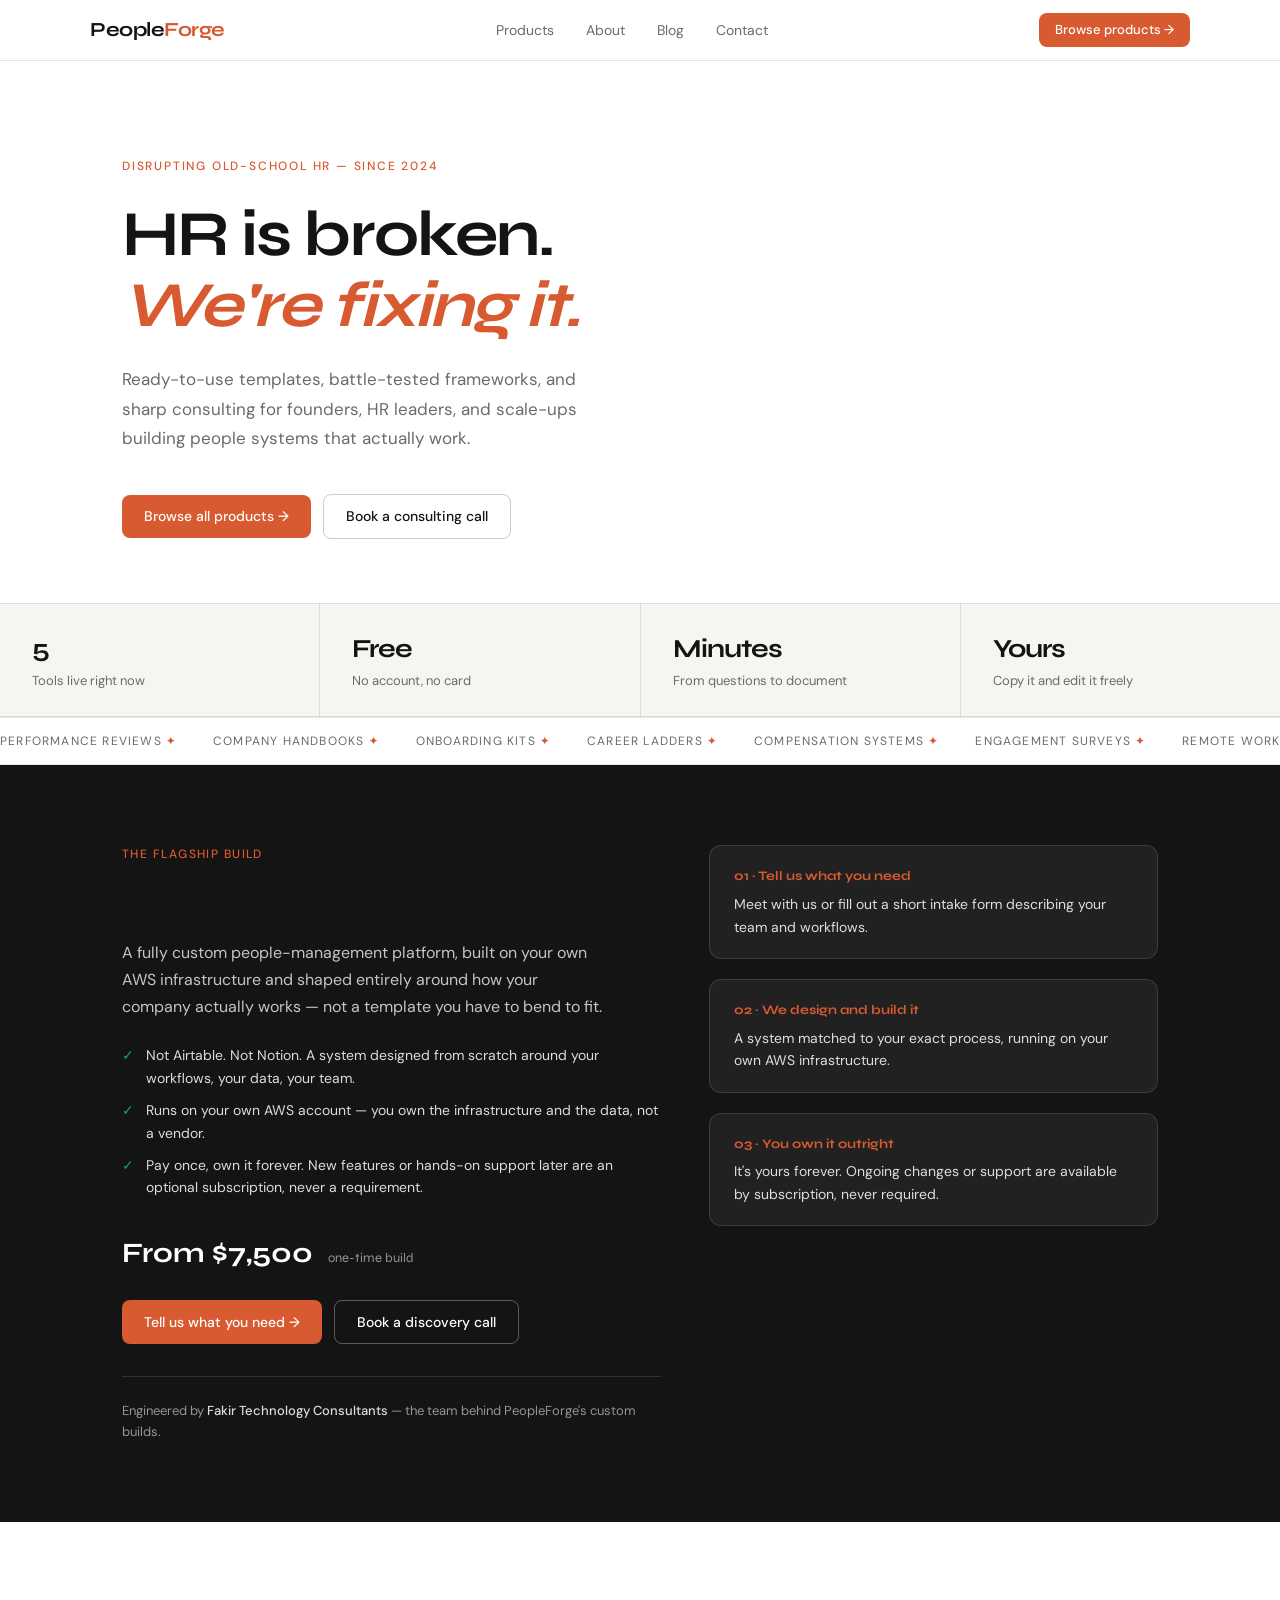
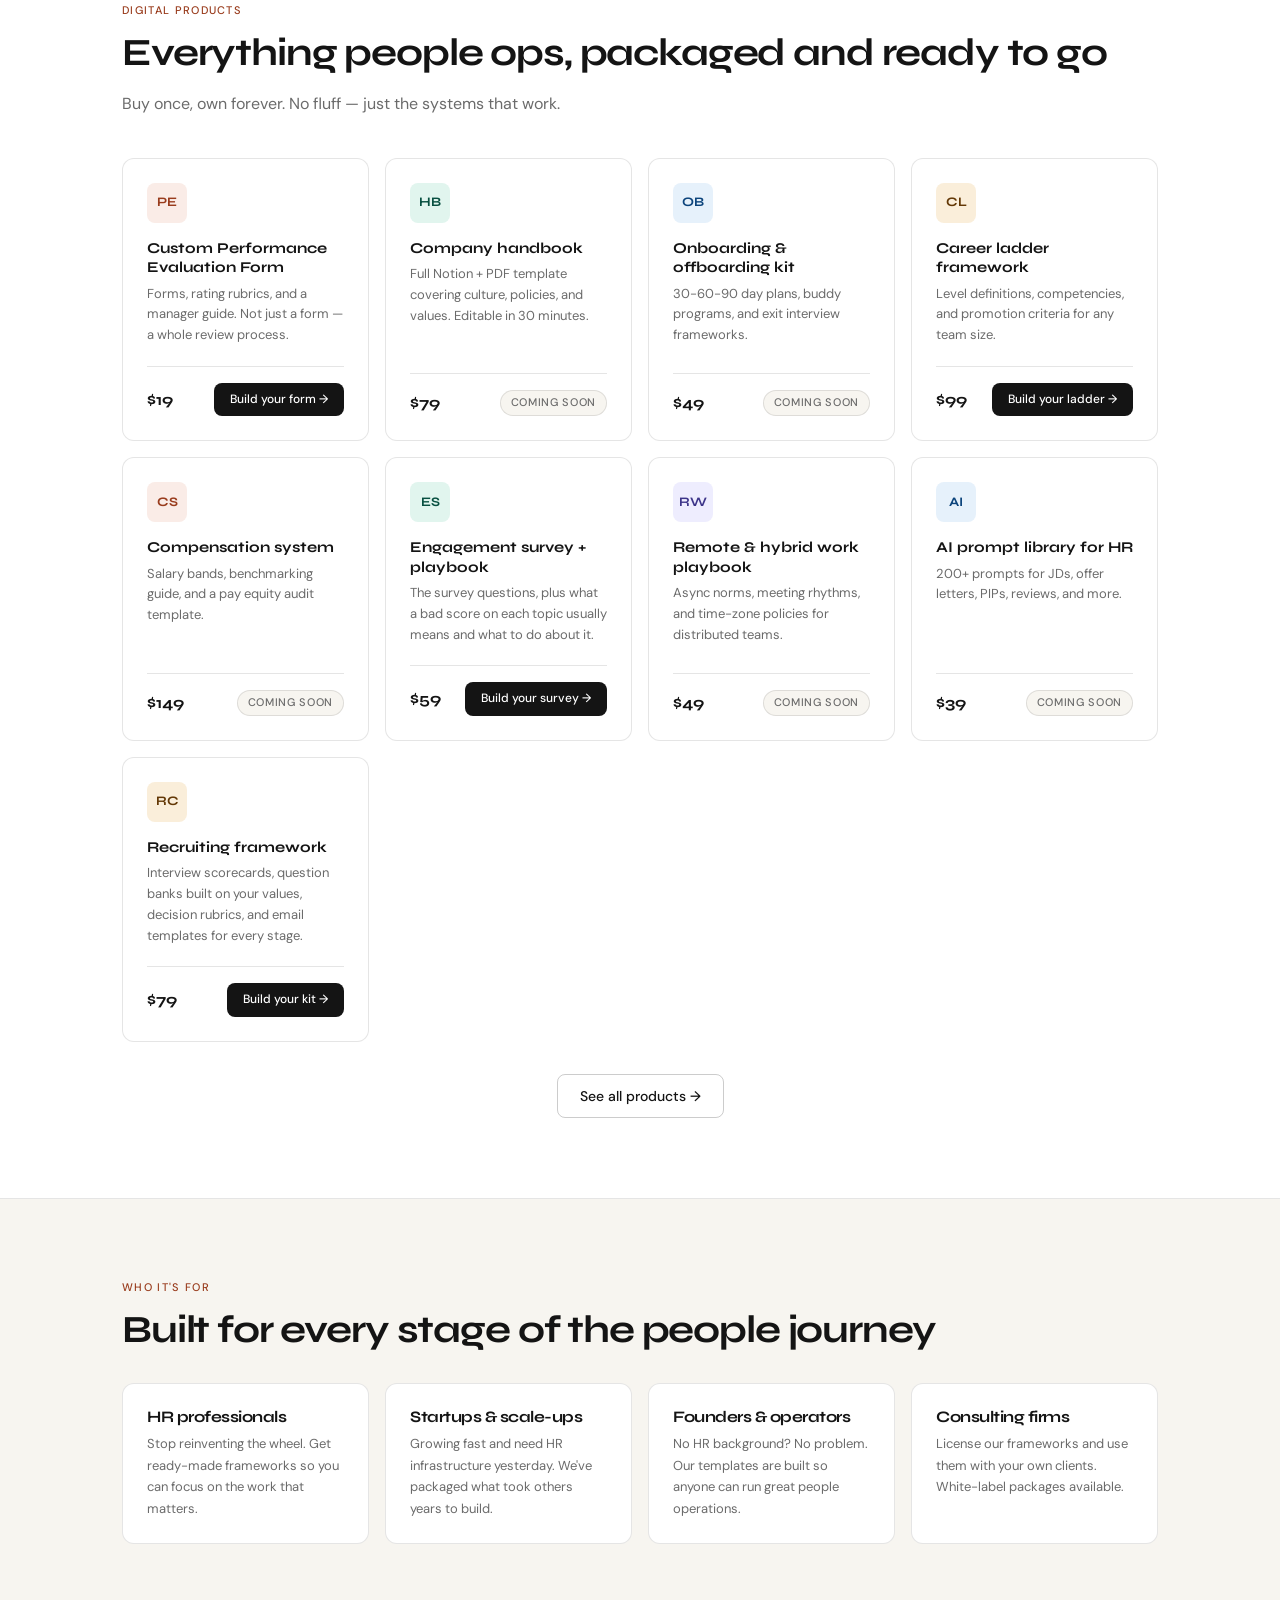
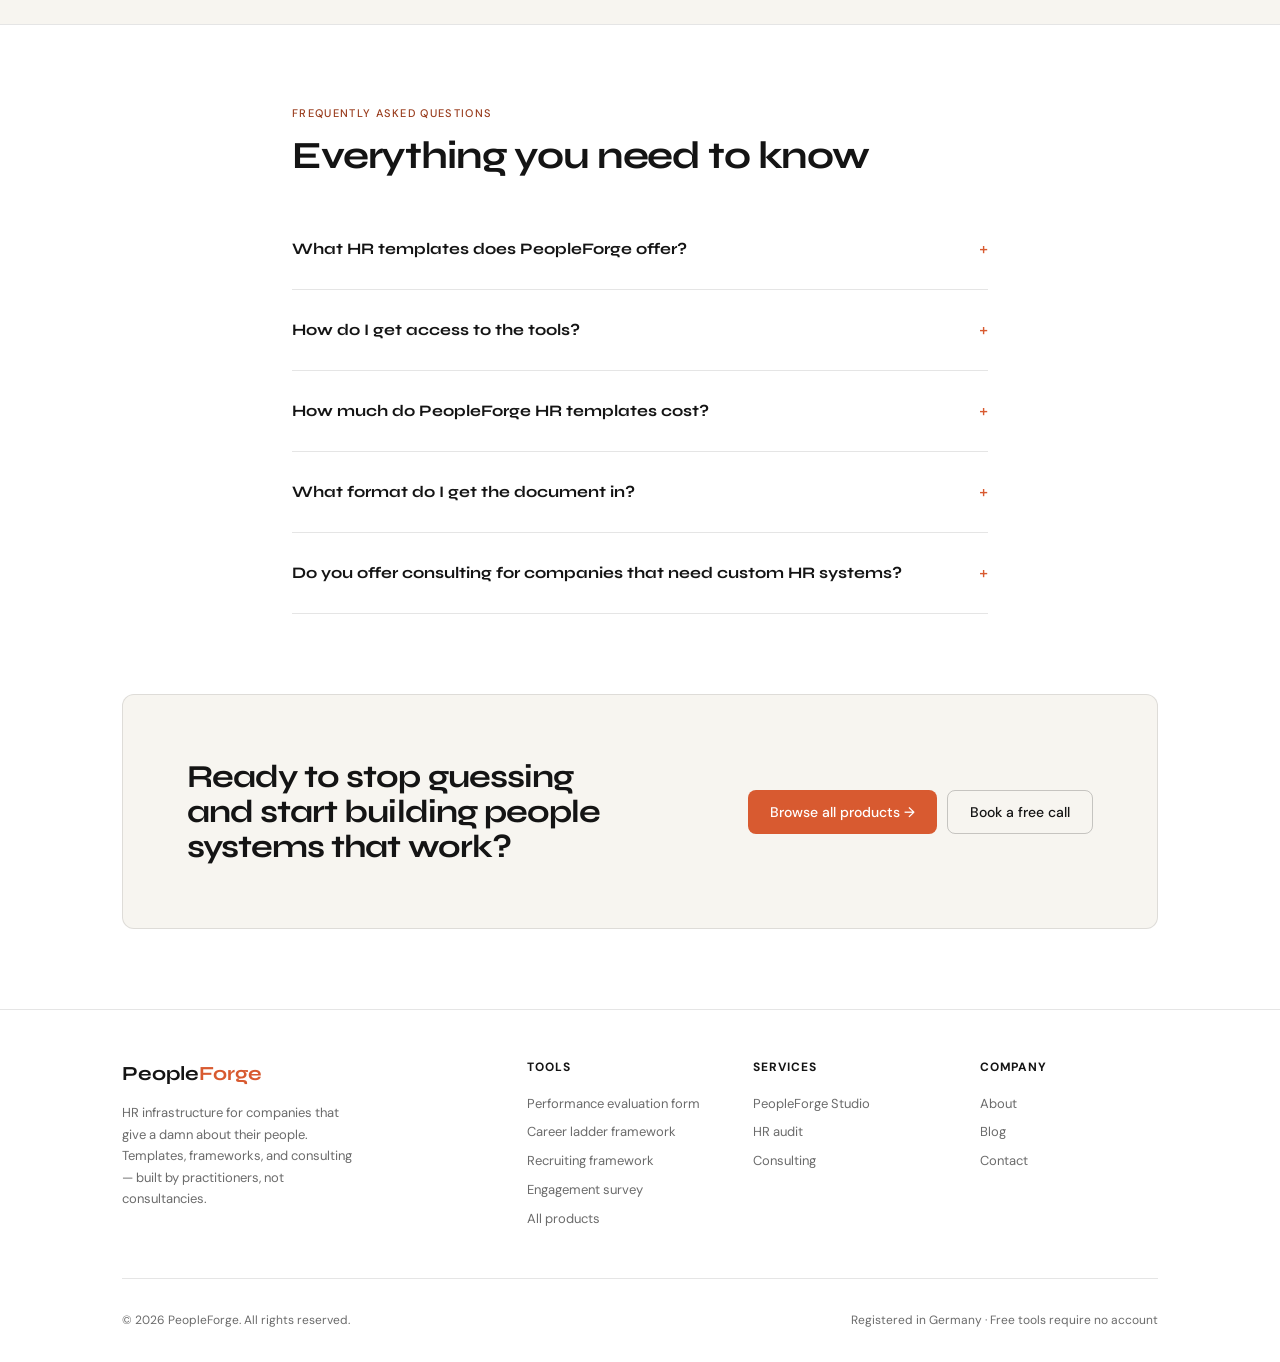
==== index.html @ c192ee95 "Give shop, about and blog their own URLs The storefront was a single-page app: four <main> blocks to" ====
<!DOCTYPE html>
<html lang="en">
<head>
<meta charset="UTF-8">
<meta name="viewport" content="width=device-width, initial-scale=1.0">
<title>PeopleForge — Free tools that build your HR documents</title>
<meta name="description" content="Free tools that build your HR documents from a few clicks: performance evaluation forms, career ladders, recruiting kits and engagement surveys. Plus custom-built people systems.">
<link rel="canonical" href="https://peopleforge-ten.vercel.app/">
<meta property="og:type" content="website">
<meta property="og:title" content="PeopleForge — Free tools that build your HR documents">
<meta property="og:description" content="Free tools that build your HR documents from a few clicks: performance evaluation forms, career ladders, recruiting kits and engagement surveys. Plus custom-built people systems.">
<meta property="og:url" content="https://peopleforge-ten.vercel.app/">
<meta name="twitter:card" content="summary">
<link rel="preconnect" href="https://fonts.googleapis.com">
<link rel="preconnect" href="https://fonts.gstatic.com" crossorigin>
<link rel="stylesheet" href="/assets/css/brand.css">
<link rel="stylesheet" href="/assets/css/site.css">
<script type="application/ld+json">
{
  "@context": "https://schema.org",
  "@graph": [
    {
      "@type": "Organization",
      "@id": "https://peopleforge-ten.vercel.app/#organization",
      "name": "PeopleForge",
      "url": "https://peopleforge-ten.vercel.app",
      "description": "PeopleForge provides HR templates, career frameworks, compensation systems, and people operations consulting for startups, scale-ups, and HR professionals.",
      "foundingDate": "2024",
      "foundingLocation": {
        "@type": "Place",
        "name": "Frankfurt, Germany"
      },
      "areaServed": "Worldwide",
      "contactPoint": {
        "@type": "ContactPoint",
        "contactType": "customer service",
        "email": "hello@peopleforge.co"
      },
      "sameAs": [
        "https://linkedin.com/company/peopleforge",
        "https://twitter.com/peopleforge"
      ]
    },
    {
      "@type": "WebSite",
      "@id": "https://peopleforge-ten.vercel.app/#website",
      "url": "https://peopleforge-ten.vercel.app",
      "name": "PeopleForge",
      "publisher": {
        "@id": "https://peopleforge-ten.vercel.app/#organization"
      }
    },
    {
      "@type": "Person",
      "@id": "https://peopleforge-ten.vercel.app/#founder",
      "name": "PeopleForge Founder",
      "jobTitle": "People & Culture Strategist",
      "worksFor": {
        "@id": "https://peopleforge-ten.vercel.app/#organization"
      },
      "description": "10+ years in People & Culture leadership across European and MENA startups and scale-ups.",
      "address": {
        "@type": "PostalAddress",
        "addressLocality": "Frankfurt",
        "addressCountry": "DE"
      }
    },
    {
      "@type": "ItemList",
      "name": "PeopleForge tools",
      "description": "Free tools that generate finished HR documents, plus custom-built people systems.",
      "itemListElement": [
        {
          "@type": "ListItem",
          "position": 1,
          "name": "Custom Performance Evaluation Form",
          "url": "https://peopleforge-ten.vercel.app/products/360-feedback"
        },
        {
          "@type": "ListItem",
          "position": 2,
          "name": "Career Ladder Framework",
          "url": "https://peopleforge-ten.vercel.app/products/career-ladder"
        },
        {
          "@type": "ListItem",
          "position": 3,
          "name": "Recruiting Framework",
          "url": "https://peopleforge-ten.vercel.app/products/recruiting"
        },
        {
          "@type": "ListItem",
          "position": 4,
          "name": "Engagement Survey + Playbook",
          "url": "https://peopleforge-ten.vercel.app/products/engagement-survey"
        },
        {
          "@type": "ListItem",
          "position": 5,
          "name": "PeopleForge Studio",
          "url": "https://peopleforge-ten.vercel.app/products/studio-intake"
        }
      ]
    },
    {
      "@type": "FAQPage",
      "mainEntity": [
        {
          "@type": "Question",
          "name": "What HR templates does PeopleForge offer?",
          "acceptedAnswer": {
            "@type": "Answer",
            "text": "PeopleForge has five tools live right now, all free to use with no account: a custom performance evaluation form builder, a career ladder framework builder, a recruiting framework builder, an engagement survey builder, and PeopleForge Studio for custom-built people systems. Each generates a finished document from your answers, which you can copy and edit. More products are in development."
          }
        },
        {
          "@type": "Question",
          "name": "How do I get access to the tools?",
          "acceptedAnswer": {
            "@type": "Answer",
            "text": "The five live tools are free and need no account or payment — open one, answer the questions, copy the document it produces. For PeopleForge Studio, our custom build service, you either book a discovery call or fill in the intake form and we come back with a scope and a quote."
          }
        },
        {
          "@type": "Question",
          "name": "How much do PeopleForge HR templates cost?",
          "acceptedAnswer": {
            "@type": "Answer",
            "text": "The five tools currently live are free. Listed prices for products still in development are indicative and nothing is purchasable on the site yet. PeopleForge Studio, our custom build service, starts at $7,500 and is quoted per project after a discovery call."
          }
        },
        {
          "@type": "Question",
          "name": "What format do I get the document in?",
          "acceptedAnswer": {
            "@type": "Answer",
            "text": "Each tool builds the document in the page and gives you a copy button that puts it on your clipboard as Markdown. Paste it into Notion, Google Docs, Word or your survey tool and format it however you like. There is nothing to download and no account to create."
          }
        },
        {
          "@type": "Question",
          "name": "Do you offer consulting for companies that need custom HR systems?",
          "acceptedAnswer": {
            "@type": "Answer",
            "text": "Yes — that is PeopleForge Studio. Instead of a document you edit yourself, we build the people system itself around how your company actually works, engineered by the team at Fakir Technology Consultants. It starts at $7,500 and is scoped per project after a discovery call. Tell us what you need through the intake form, or book a call."
          }
        }
      ]
    }
  ]
}
</script>
</head>

<body>

<nav class="site-nav" role="navigation" aria-label="Main navigation">
  <div class="nav-inner">
    <a class="nav-logo" href="/" aria-label="PeopleForge home">People<span>Forge</span></a>
    <div class="nav-links">
      <a href="/shop">Products</a>
      <a href="/about">About</a>
      <a href="/blog">Blog</a>
      <a href="mailto:hello@peopleforge.co">Contact</a>
    </div>
    <div class="nav-cta">
      <a class="btn btn-primary btn-sm" href="/shop">Browse products &rarr;</a>
    </div>
    <button class="nav-toggle" aria-label="Open menu" aria-expanded="false" aria-controls="navMobilePanel" onclick="toggleMobileNav()">
      <span></span><span></span><span></span>
    </button>
  </div>
  <div class="nav-mobile-panel" id="navMobilePanel">
    <a href="/shop">Products</a>
    <a href="/about">About</a>
    <a href="/blog">Blog</a>
    <a href="mailto:hello@peopleforge.co">Contact</a>
    <a class="btn btn-primary btn-sm" href="/shop">Browse products &rarr;</a>
  </div>
</nav>

<main>

  <section class="hero">
    <div class="container">
      <p class="hero-eyebrow">Disrupting old-school HR — since 2024</p>
      <h1>HR is broken.<br><em>We're fixing it.</em></h1>
      <p class="hero-sub">Ready-to-use templates, battle-tested frameworks, and sharp consulting for founders, HR leaders, and scale-ups building people systems that actually work.</p>
      <div class="hero-ctas">
        <a class="btn btn-primary" href="/shop">Browse all products →</a>
        <a class="btn btn-outline" href="mailto:hello@peopleforge.co">Book a consulting call</a>
      </div>
    </div>
  </section>

  <div class="stats-bar" role="region" aria-label="Company statistics">
    <div class="stat-item"><div class="stat-num">5</div><div class="stat-label">Tools live right now</div></div>
    <div class="stat-item"><div class="stat-num">Free</div><div class="stat-label">No account, no card</div></div>
    <div class="stat-item"><div class="stat-num">Minutes</div><div class="stat-label">From questions to document</div></div>
    <div class="stat-item"><div class="stat-num">Yours</div><div class="stat-label">Copy it and edit it freely</div></div>
  </div>

  <div class="marquee-wrap" aria-hidden="true">
    <div class="marquee-track">
      <span class="marquee-item">Performance Reviews<span class="marquee-sep">✦</span></span>
      <span class="marquee-item">Company Handbooks<span class="marquee-sep">✦</span></span>
      <span class="marquee-item">Onboarding Kits<span class="marquee-sep">✦</span></span>
      <span class="marquee-item">Career Ladders<span class="marquee-sep">✦</span></span>
      <span class="marquee-item">Compensation Systems<span class="marquee-sep">✦</span></span>
      <span class="marquee-item">Engagement Surveys<span class="marquee-sep">✦</span></span>
      <span class="marquee-item">Remote Work Playbooks<span class="marquee-sep">✦</span></span>
      <span class="marquee-item">AI for HR<span class="marquee-sep">✦</span></span>
      <span class="marquee-item">Recruiting Frameworks<span class="marquee-sep">✦</span></span>
      <span class="marquee-item">L&amp;D Programs<span class="marquee-sep">✦</span></span>
      <span class="marquee-item">Performance Reviews<span class="marquee-sep">✦</span></span>
      <span class="marquee-item">Company Handbooks<span class="marquee-sep">✦</span></span>
      <span class="marquee-item">Onboarding Kits<span class="marquee-sep">✦</span></span>
      <span class="marquee-item">Career Ladders<span class="marquee-sep">✦</span></span>
      <span class="marquee-item">Compensation Systems<span class="marquee-sep">✦</span></span>
      <span class="marquee-item">Engagement Surveys<span class="marquee-sep">✦</span></span>
      <span class="marquee-item">Remote Work Playbooks<span class="marquee-sep">✦</span></span>
      <span class="marquee-item">AI for HR<span class="marquee-sep">✦</span></span>
      <span class="marquee-item">Recruiting Frameworks<span class="marquee-sep">✦</span></span>
      <span class="marquee-item">L&amp;D Programs<span class="marquee-sep">✦</span></span>
    </div>
  </div>

  <section class="flagship" aria-labelledby="flagship-heading">
    <div class="container">
      <div class="flagship-grid">
        <div>
          <p class="flagship-eyebrow">The flagship build</p>
          <h2 class="flagship-title" id="flagship-heading">PeopleForge Studio</h2>
          <p class="flagship-sub">A fully custom people-management platform, built on your own AWS infrastructure and shaped entirely around how your company actually works — not a template you have to bend to fit.</p>
          <ul class="flagship-points">
            <li>Not Airtable. Not Notion. A system designed from scratch around your workflows, your data, your team.</li>
            <li>Runs on your own AWS account — you own the infrastructure and the data, not a vendor.</li>
            <li>Pay once, own it forever. New features or hands-on support later are an optional subscription, never a requirement.</li>
          </ul>
          <div class="flagship-price">From $7,500 <span>one-time build</span></div>
          <div class="flagship-ctas">
            <a class="btn btn-primary" href="/products/studio-intake">Tell us what you need →</a>
            <a class="btn btn-invert" href="mailto:hello@peopleforge.co?subject=PeopleForge%20Studio%20%E2%80%94%20discovery%20call">Book a discovery call</a>
          </div>
          <p class="flagship-by">Engineered by <strong>Fakir Technology Consultants</strong> — the team behind PeopleForge's custom builds.</p>
        </div>
        <div class="flagship-steps">
          <div class="flagship-step"><b>01 · Tell us what you need</b>Meet with us or fill out a short intake form describing your team and workflows.</div>
          <div class="flagship-step"><b>02 · We design and build it</b>A system matched to your exact process, running on your own AWS infrastructure.</div>
          <div class="flagship-step"><b>03 · You own it outright</b>It's yours forever. Ongoing changes or support are available by subscription, never required.</div>
        </div>
      </div>
    </div>
  </section>

  <section class="section" aria-labelledby="products-heading">
    <div class="container">
      <p class="section-label">Digital products</p>
      <h2 class="section-title" id="products-heading">Everything people ops, packaged and ready to go</h2>
      <p class="section-sub" style="margin-bottom:2.5rem;">Buy once, own forever. No fluff — just the systems that work.</p>
      <div class="grid-auto">
        <a class="product-card" href="/products/360-feedback">
          <div class="product-icon icon-c">PE</div>
          <div class="product-name">Custom Performance Evaluation Form</div>
          <div class="product-desc">Forms, rating rubrics, and a manager guide. Not just a form — a whole review process.</div>
          <div class="product-footer"><span class="product-price">$19</span><span class="product-add">Build your form →</span></div>
        </a>
        <div class="product-card is-soon">
          <div class="product-icon icon-t">HB</div>
          <div class="product-name">Company handbook</div>
          <div class="product-desc">Full Notion + PDF template covering culture, policies, and values. Editable in 30 minutes.</div>
          <div class="product-footer"><span class="product-price">$79</span><span class="badge badge-gray">Coming soon</span></div>
        </div>
        <div class="product-card is-soon">
          <div class="product-icon icon-b">OB</div>
          <div class="product-name">Onboarding & offboarding kit</div>
          <div class="product-desc">30-60-90 day plans, buddy programs, and exit interview frameworks.</div>
          <div class="product-footer"><span class="product-price">$49</span><span class="badge badge-gray">Coming soon</span></div>
        </div>
        <a class="product-card" href="/products/career-ladder">
          <div class="product-icon icon-a">CL</div>
          <div class="product-name">Career ladder framework</div>
          <div class="product-desc">Level definitions, competencies, and promotion criteria for any team size.</div>
          <div class="product-footer"><span class="product-price">$99</span><span class="product-add">Build your ladder →</span></div>
        </a>
        <div class="product-card is-soon">
          <div class="product-icon icon-c">CS</div>
          <div class="product-name">Compensation system</div>
          <div class="product-desc">Salary bands, benchmarking guide, and a pay equity audit template.</div>
          <div class="product-footer"><span class="product-price">$149</span><span class="badge badge-gray">Coming soon</span></div>
        </div>
        <a class="product-card" href="/products/engagement-survey">
          <div class="product-icon icon-t">ES</div>
          <div class="product-name">Engagement survey + playbook</div>
          <div class="product-desc">The survey questions, plus what a bad score on each topic usually means and what to do about it.</div>
          <div class="product-footer"><span class="product-price">$59</span><span class="product-add">Build your survey →</span></div>
        </a>
        <div class="product-card is-soon">
          <div class="product-icon icon-p">RW</div>
          <div class="product-name">Remote & hybrid work playbook</div>
          <div class="product-desc">Async norms, meeting rhythms, and time-zone policies for distributed teams.</div>
          <div class="product-footer"><span class="product-price">$49</span><span class="badge badge-gray">Coming soon</span></div>
        </div>
        <div class="product-card is-soon">
          <div class="product-icon icon-b">AI</div>
          <div class="product-name">AI prompt library for HR</div>
          <div class="product-desc">200+ prompts for JDs, offer letters, PIPs, reviews, and more.</div>
          <div class="product-footer"><span class="product-price">$39</span><span class="badge badge-gray">Coming soon</span></div>
        </div>
        <a class="product-card" href="/products/recruiting">
          <div class="product-icon icon-a">RC</div>
          <div class="product-name">Recruiting framework</div>
          <div class="product-desc">Interview scorecards, question banks built on your values, decision rubrics, and email templates for every stage.</div>
          <div class="product-footer"><span class="product-price">$79</span><span class="product-add">Build your kit →</span></div>
        </a>
      </div>
      <div style="text-align:center;margin-top:2rem;">
        <a class="btn btn-outline" href="/shop">See all products →</a>
      </div>
    </div>
  </section>

  <div class="divider"></div>

  <section class="section" style="background:var(--linen);" aria-labelledby="who-heading">
    <div class="container">
      <p class="section-label">Who it's for</p>
      <h2 class="section-title" id="who-heading">Built for every stage of the people journey</h2>
      <div class="grid-4" style="margin-top:2rem;">
        <div class="card"><h3 style="font-size:16px;margin-bottom:8px;">HR professionals</h3><p style="font-size:13px;color:var(--text-muted);line-height:1.65;">Stop reinventing the wheel. Get ready-made frameworks so you can focus on the work that matters.</p></div>
        <div class="card"><h3 style="font-size:16px;margin-bottom:8px;">Startups & scale-ups</h3><p style="font-size:13px;color:var(--text-muted);line-height:1.65;">Growing fast and need HR infrastructure yesterday. We've packaged what took others years to build.</p></div>
        <div class="card"><h3 style="font-size:16px;margin-bottom:8px;">Founders & operators</h3><p style="font-size:13px;color:var(--text-muted);line-height:1.65;">No HR background? No problem. Our templates are built so anyone can run great people operations.</p></div>
        <div class="card"><h3 style="font-size:16px;margin-bottom:8px;">Consulting firms</h3><p style="font-size:13px;color:var(--text-muted);line-height:1.65;">License our frameworks and use them with your own clients. White-label packages available.</p></div>
      </div>
    </div>
  </section>

  <div class="divider"></div>

  <!-- FAQ Section (AEO critical) -->
  <section class="section" aria-labelledby="faq-heading">
    <div class="container" style="max-width:760px;">
      <p class="section-label">Frequently asked questions</p>
      <h2 class="section-title" id="faq-heading">Everything you need to know</h2>
      <div style="margin-top:2rem;">
        <div class="faq-item" itemscope itemprop="mainEntity" itemtype="https://schema.org/Question">
          <div class="faq-question" onclick="toggleFaq(this)" aria-expanded="false">
            <span itemprop="name">What HR templates does PeopleForge offer?</span>
            <span class="faq-toggle">+</span>
          </div>
          <div class="faq-answer" itemprop="acceptedAnswer" itemscope itemtype="https://schema.org/Answer">
            <p itemprop="text">PeopleForge has five tools live right now, all free to use with no account: a custom performance evaluation form builder, a career ladder framework builder, a recruiting framework builder, an engagement survey builder, and PeopleForge Studio for custom-built people systems. Each generates a finished document from your answers, which you can copy and edit. More products are in development.</p>
          </div>
        </div>
        <div class="faq-item" itemscope itemprop="mainEntity" itemtype="https://schema.org/Question">
          <div class="faq-question" onclick="toggleFaq(this)" aria-expanded="false">
            <span itemprop="name">How do I get access to the tools?</span>
            <span class="faq-toggle">+</span>
          </div>
          <div class="faq-answer" itemprop="acceptedAnswer" itemscope itemtype="https://schema.org/Answer">
            <p itemprop="text">The five live tools are free and need no account or payment — open one, answer the questions, copy the document it produces. For PeopleForge Studio, our custom build service, you either book a discovery call or fill in the intake form and we come back with a scope and a quote.</p>
          </div>
        </div>
        <div class="faq-item" itemscope itemprop="mainEntity" itemtype="https://schema.org/Question">
          <div class="faq-question" onclick="toggleFaq(this)" aria-expanded="false">
            <span itemprop="name">How much do PeopleForge HR templates cost?</span>
            <span class="faq-toggle">+</span>
          </div>
          <div class="faq-answer" itemprop="acceptedAnswer" itemscope itemtype="https://schema.org/Answer">
            <p itemprop="text">The five tools currently live are free. Listed prices for products still in development are indicative and nothing is purchasable on the site yet. PeopleForge Studio, our custom build service, starts at $7,500 and is quoted per project after a discovery call.</p>
          </div>
        </div>
        <div class="faq-item" itemscope itemprop="mainEntity" itemtype="https://schema.org/Question">
          <div class="faq-question" onclick="toggleFaq(this)" aria-expanded="false">
            <span itemprop="name">What format do I get the document in?</span>
            <span class="faq-toggle">+</span>
          </div>
          <div class="faq-answer" itemprop="acceptedAnswer" itemscope itemtype="https://schema.org/Answer">
            <p itemprop="text">Each tool builds the document in the page and gives you a copy button that puts it on your clipboard as Markdown. Paste it into Notion, Google Docs, Word or your survey tool and format it however you like. There is nothing to download and no account to create.</p>
          </div>
        </div>
        <div class="faq-item" itemscope itemprop="mainEntity" itemtype="https://schema.org/Question">
          <div class="faq-question" onclick="toggleFaq(this)" aria-expanded="false">
            <span itemprop="name">Do you offer consulting for companies that need custom HR systems?</span>
            <span class="faq-toggle">+</span>
          </div>
          <div class="faq-answer" itemprop="acceptedAnswer" itemscope itemtype="https://schema.org/Answer">
            <p itemprop="text">Yes — that is PeopleForge Studio. Instead of a document you edit yourself, we build the people system itself around how your company actually works, engineered by the team at Fakir Technology Consultants. It starts at $7,500 and is scoped per project after a discovery call. Tell us what you need through the intake form, or book a call.</p>
          </div>
        </div>
      </div>
    </div>
  </section>

  <section style="padding:0 0 5rem;">
    <div class="container">
      <div class="cta-bar">
        <h2>Ready to stop guessing and start building people systems that work?</h2>
        <div class="cta-btns">
          <a class="btn btn-primary" href="/shop">Browse all products →</a>
          <a class="btn btn-outline" href="/about">Book a free call</a>
        </div>
      </div>
    </div>
  </section>

</main>

<footer role="contentinfo">
  <div class="container">
    <div class="footer-grid">
      <div>
        <div class="footer-brand-name">People<span>Forge</span></div>
        <p class="footer-tagline">HR infrastructure for companies that give a damn about their people. Templates, frameworks, and consulting — built by practitioners, not consultancies.</p>
      </div>
      <div>
        <div class="footer-col-title">Tools</div>
        <div class="footer-links">
          <a href="/products/360-feedback">Performance evaluation form</a>
          <a href="/products/career-ladder">Career ladder framework</a>
          <a href="/products/recruiting">Recruiting framework</a>
          <a href="/products/engagement-survey">Engagement survey</a>
          <a href="/shop">All products</a>
        </div>
      </div>
      <div>
        <div class="footer-col-title">Services</div>
        <div class="footer-links">
          <a href="/products/studio-intake">PeopleForge Studio</a>
          <a href="mailto:hello@peopleforge.co?subject=HR%20audit">HR audit</a>
          <a href="mailto:hello@peopleforge.co?subject=Consulting">Consulting</a>
        </div>
      </div>
      <div>
        <div class="footer-col-title">Company</div>
        <div class="footer-links">
          <a href="/about">About</a>
          <a href="/blog">Blog</a>
          <a href="mailto:hello@peopleforge.co">Contact</a>
        </div>
      </div>
    </div>
    <div class="footer-bottom">
      <span>© 2026 PeopleForge. All rights reserved.</span>
      <span>Registered in Germany · Free tools require no account</span>
    </div>
  </div>
</footer>

<script src="/assets/js/site.js"></script>
</body>
</html>
---- assets/css/brand.css ----
/* PeopleForge brand tokens — colours, fonts, base typography.
   Shared by every page. Change a value here and it updates everywhere. */

@import url('https://fonts.googleapis.com/css2?family=Syne:wght@400;500;700&family=DM+Sans:ital,wght@0,300;0,400;0,500;1,400&display=swap');

:root {
  --coral: #D85A30;
  --coral-dark: #993C1D;
  --coral-light: #FAECE7;
  --teal: #1D9E75;
  --teal-light: #E1F5EE;
  --anvil: #141414;
  --linen: #F7F5F0;
  --white: #FFFFFF;
  --text-muted: #6B6B6B;
  --text-light: #9A9A9A;
  --border: rgba(0,0,0,0.1);

  --font-display: 'Syne', 'DM Sans', system-ui, sans-serif;
  --font-body: 'DM Sans', system-ui, -apple-system, 'Segoe UI', sans-serif;
}

/* Anyone with "reduce motion" turned on gets instant state changes instead
   of animated ones, on every page that links this file. */
@media (prefers-reduced-motion: reduce) {
  *, *::before, *::after {
    animation-duration: 0.01ms !important;
    animation-iteration-count: 1 !important;
    transition-duration: 0.01ms !important;
    scroll-behavior: auto !important;
  }
}
---- assets/css/site.css ----
/* PeopleForge storefront styles. Shared by index, shop, about and blog.
   Brand tokens live in brand.css; this file is layout and components. */

:root {
  --text: var(--anvil);
  --border-strong: rgba(0,0,0,0.2);
  --radius: 12px;
  --radius-sm: 8px;
  --radius-pill: 100px;
}

*, *::before, *::after { box-sizing: border-box; margin: 0; padding: 0; }

html { scroll-behavior: smooth; }

body {
  font-family: var(--font-body);
  color: var(--text);
  background: var(--white);
  font-size: 16px;
  line-height: 1.6;
  -webkit-font-smoothing: antialiased;
}

h1, h2, h3, h4 {
  font-family: var(--font-display);
  font-weight: 700;
  line-height: 1.1;
  letter-spacing: -0.03em;
  color: var(--text);
}

a { text-decoration: none; color: inherit; }

img { max-width: 100%; height: auto; }

/* ── Layout ── */
.container { max-width: 1100px; margin: 0 auto; padding: 0 2rem; }

/* ── Page visibility ── */
.page { display: none; }
.page.active { display: block; }

/* ── Navigation ── */
nav.site-nav {
  position: sticky;
  top: 0;
  background: rgba(255,255,255,0.95);
  backdrop-filter: blur(12px);
  -webkit-backdrop-filter: blur(12px);
  border-bottom: 1px solid var(--border);
  z-index: 100;
  padding: 0 2rem;
}
.nav-inner {
  max-width: 1100px;
  margin: 0 auto;
  display: flex;
  align-items: center;
  justify-content: space-between;
  height: 60px;
  gap: 2rem;
}
.nav-logo {
  font-family: var(--font-display);
  font-size: 20px;
  font-weight: 700;
  letter-spacing: -0.5px;
  cursor: pointer;
}
.nav-logo span { color: var(--coral); }
.nav-links {
  display: flex;
  gap: 2rem;
  font-size: 14px;
  color: var(--text-muted);
}
.nav-links a {
  cursor: pointer;
  transition: color 0.15s;
}
.nav-links a:hover, .nav-links a.active { color: var(--text); }
.nav-cta {
  display: flex;
  align-items: center;
  gap: 10px;
}
.nav-toggle {
  display: none;
  flex-direction: column;
  justify-content: center;
  gap: 5px;
  width: 34px;
  height: 34px;
  border: none;
  background: none;
  cursor: pointer;
  padding: 0;
  flex-shrink: 0;
}
.nav-toggle span {
  display: block;
  width: 100%;
  height: 2px;
  background: var(--text);
  border-radius: 2px;
  transition: transform 0.2s, opacity 0.2s;
}
.nav-toggle.open span:nth-child(1) { transform: translateY(7px) rotate(45deg); }
.nav-toggle.open span:nth-child(2) { opacity: 0; }
.nav-toggle.open span:nth-child(3) { transform: translateY(-7px) rotate(-45deg); }
.nav-mobile-panel {
  display: none;
  flex-direction: column;
  gap: 4px;
  padding: 8px 1.25rem 20px;
  border-top: 1px solid var(--border);
}
.nav-mobile-panel a {
  padding: 10px 0;
  font-size: 15px;
  color: var(--text);
  cursor: pointer;
  border-bottom: 1px solid var(--border);
}
.nav-mobile-panel .btn { margin-top: 12px; align-self: flex-start; }
.nav-mobile-panel.open { display: flex; }

/* ── Buttons ── */
.btn {
  display: inline-flex;
  align-items: center;
  gap: 6px;
  padding: 10px 22px;
  border-radius: var(--radius-sm);
  font-size: 14px;
  font-weight: 500;
  font-family: var(--font-body);
  cursor: pointer;
  border: none;
  transition: opacity 0.15s, transform 0.1s;
  white-space: nowrap;
}
.btn:hover { opacity: 0.9; }
.btn:active { transform: scale(0.98); }
.btn:disabled { opacity: 0.45; cursor: default; }
.btn:disabled:hover { opacity: 0.45; }
.btn:disabled:active { transform: none; }
.btn-primary { background: var(--coral); color: #fff; }
.btn-dark { background: var(--anvil); color: #fff; }
.btn-outline {
  background: transparent;
  color: var(--text);
  border: 1px solid var(--border-strong);
}
.btn-outline:hover { background: var(--linen); }
.btn-sm { padding: 7px 16px; font-size: 13px; }

/* ── Badges & Pills ── */
.badge {
  display: inline-block;
  font-size: 11px;
  font-weight: 500;
  letter-spacing: 0.06em;
  text-transform: uppercase;
  padding: 3px 10px;
  border-radius: var(--radius-pill);
}
.badge-coral { background: var(--coral-light); color: var(--coral-dark); }
.badge-teal { background: var(--teal-light); color: #085041; }
.badge-gray { background: var(--linen); color: var(--text-muted); border: 1px solid var(--border); }

.pill {
  display: inline-flex;
  align-items: center;
  gap: 6px;
  padding: 5px 14px;
  border-radius: var(--radius-pill);
  border: 1px solid var(--border);
  font-size: 13px;
  color: var(--text-muted);
}
.pill-dot { width: 7px; height: 7px; border-radius: 50%; background: var(--teal); flex-shrink: 0; }

/* ── Cards ── */
.card {
  background: var(--white);
  border: 1px solid var(--border);
  border-radius: var(--radius);
  padding: 1.5rem;
  transition: border-color 0.15s;
}
.card:hover { border-color: var(--border-strong); }

/* ── Scroll reveal ── */
.reveal { opacity: 0; transform: translateY(16px); transition: opacity 0.6s ease, transform 0.6s ease; }
.reveal.in-view { opacity: 1; transform: translateY(0); }

/* ── Section structure ── */
.section { padding: 5rem 0; }
.section-sm { padding: 3rem 0; }
.section-label {
  font-size: 11px;
  font-weight: 500;
  letter-spacing: 0.12em;
  text-transform: uppercase;
  color: var(--coral-dark);
  margin-bottom: 0.75rem;
}
.section-title {
  font-size: clamp(1.75rem, 3vw, 2.5rem);
  margin-bottom: 1rem;
}
.section-sub {
  font-size: 16px;
  color: var(--text-muted);
  max-width: 540px;
  line-height: 1.7;
}

/* ── Divider ── */
.divider { height: 1px; background: var(--border); }

/* ── Grid helpers ── */
.grid-2 { display: grid; grid-template-columns: repeat(2, 1fr); gap: 1rem; }
.grid-3 { display: grid; grid-template-columns: repeat(3, 1fr); gap: 1rem; }
.grid-4 { display: grid; grid-template-columns: repeat(4, 1fr); gap: 1rem; }
.grid-auto { display: grid; grid-template-columns: repeat(auto-fill, minmax(220px, 1fr)); gap: 1rem; }
.grid-auto-sm { display: grid; grid-template-columns: repeat(auto-fill, minmax(180px, 1fr)); gap: 10px; }

/* ── Stats bar ── */
.stats-bar {
  display: flex;
  border-top: 1px solid var(--border);
  border-bottom: 1px solid var(--border);
  background: var(--linen);
}
.stat-item { flex: 1; padding: 1.5rem 2rem; border-right: 1px solid var(--border); }
.stat-item:last-child { border-right: none; }
.stat-num { font-family: var(--font-display); font-size: 26px; font-weight: 700; letter-spacing: -1px; }
.stat-label { font-size: 13px; color: var(--text-muted); margin-top: 2px; }

/* ── Marquee ── */
.marquee-wrap { overflow: hidden; border-top: 1px solid var(--border); border-bottom: 1px solid var(--border); padding: 0.85rem 0; background: var(--white); }
.marquee-track { display: flex; gap: 2rem; animation: marquee 25s linear infinite; white-space: nowrap; }
.marquee-item { font-size: 12px; color: var(--text-muted); letter-spacing: 0.1em; text-transform: uppercase; flex-shrink: 0; }
.marquee-sep { color: var(--coral); margin: 0 0.25rem; }
@keyframes marquee { 0% { transform: translateX(0); } 100% { transform: translateX(-50%); } }

/* ── Hero ── */
.hero { padding: 6rem 0 4rem; }
.hero-eyebrow { font-size: 12px; letter-spacing: 0.15em; text-transform: uppercase; color: var(--coral); font-weight: 500; margin-bottom: 1.5rem; }
.hero h1 { font-size: clamp(2.5rem, 5vw, 4.5rem); max-width: 700px; margin-bottom: 1.5rem; }
.hero h1 em { font-style: italic; color: var(--coral); }
.hero-sub { font-size: 17px; color: var(--text-muted); max-width: 500px; line-height: 1.75; margin-bottom: 2.5rem; }
.hero-ctas { display: flex; align-items: center; gap: 12px; flex-wrap: wrap; }

/* ── Product cards ── */
.product-card {
  background: var(--white);
  border: 1px solid var(--border);
  border-radius: var(--radius);
  padding: 1.5rem;
  display: flex;
  flex-direction: column;
  transition: border-color 0.15s, transform 0.15s;
}
.product-card:hover { border-color: var(--coral); transform: translateY(-2px); }
.product-card.is-soon:hover { border-color: var(--border); transform: none; }
.product-card.is-soon { cursor: default; }
.product-icon {
  width: 40px;
  height: 40px;
  border-radius: var(--radius-sm);
  display: flex;
  align-items: center;
  justify-content: center;
  font-size: 13px;
  font-weight: 700;
  font-family: var(--font-display);
  margin-bottom: 1rem;
}
.icon-c { background: var(--coral-light); color: var(--coral-dark); }
.icon-t { background: var(--teal-light); color: #085041; }
.icon-b { background: #E6F1FB; color: #0C447C; }
.icon-a { background: #FAEEDA; color: #633806; }
.icon-p { background: #EEEDFE; color: #3C3489; }
.product-name { font-family: var(--font-display); font-size: 15px; font-weight: 700; margin-bottom: 6px; line-height: 1.3; }
.product-desc { font-size: 13px; color: var(--text-muted); line-height: 1.6; flex: 1; }
.product-footer { display: flex; align-items: center; justify-content: space-between; margin-top: 1.25rem; padding-top: 1rem; border-top: 1px solid var(--border); }
.product-price { font-family: var(--font-display); font-size: 16px; font-weight: 700; }
.product-add { background: var(--anvil); color: #fff; border: none; padding: 7px 16px; border-radius: var(--radius-sm); font-size: 12px; cursor: pointer; font-weight: 500; transition: background 0.15s; }
.product-add:hover { background: var(--coral); }

/* ── Bundle ── */
.bundle-card {
  background: var(--linen);
  border: 1px solid var(--border);
  border-radius: var(--radius);
  padding: 2rem;
  display: flex;
  align-items: center;
  justify-content: space-between;
  gap: 2rem;
  flex-wrap: wrap;
}
.bundle-price-block { text-align: right; flex-shrink: 0; }
.bundle-original { font-size: 13px; color: var(--text-muted); text-decoration: line-through; }
.bundle-now { font-family: var(--font-display); font-size: 34px; font-weight: 700; letter-spacing: -1px; }
.bundle-save { font-size: 13px; color: var(--teal); font-weight: 500; display: flex; align-items: center; gap: 5px; justify-content: flex-end; margin-top: 3px; }

/* ── About page ── */
.avatar-circle {
  width: 80px;
  height: 80px;
  border-radius: 50%;
  background: var(--coral-light);
  color: var(--coral-dark);
  display: flex;
  align-items: center;
  justify-content: center;
  font-family: var(--font-display);
  font-size: 24px;
  font-weight: 700;
}
.cred-list { display: flex; flex-direction: column; gap: 10px; }
.cred-item { background: var(--linen); border-radius: var(--radius-sm); padding: 1rem 1.25rem; }
.cred-label { font-size: 10px; font-weight: 500; letter-spacing: 0.1em; text-transform: uppercase; color: var(--text-muted); margin-bottom: 4px; }
.cred-val { font-size: 14px; font-weight: 500; }

.step-card { background: var(--white); border: 1px solid var(--border); border-radius: var(--radius); padding: 1.5rem; }
.step-num { font-size: 11px; font-weight: 700; color: var(--coral); letter-spacing: 0.1em; margin-bottom: 8px; }
.step-name { font-family: var(--font-display); font-size: 15px; font-weight: 700; margin-bottom: 6px; }
.step-desc { font-size: 13px; color: var(--text-muted); line-height: 1.6; }

.testimonial-card { background: var(--white); border: 1px solid var(--border); border-radius: var(--radius); padding: 1.5rem; }
.testi-quote { font-size: 14px; line-height: 1.75; color: var(--text); margin-bottom: 1.25rem; font-style: italic; }
.testi-who { display: flex; align-items: center; gap: 10px; }
.testi-avatar { width: 34px; height: 34px; border-radius: 50%; display: flex; align-items: center; justify-content: center; font-size: 11px; font-weight: 700; flex-shrink: 0; font-family: var(--font-display); }
.av-blue { background: #E6F1FB; color: #0C447C; }
.av-teal { background: var(--teal-light); color: #085041; }
.av-purple { background: #EEEDFE; color: #3C3489; }
.testi-name { font-size: 13px; font-weight: 500; }
.testi-co { font-size: 12px; color: var(--text-muted); }

/* ── Blog ── */
.featured-article { background: var(--linen); border-radius: var(--radius); padding: 2.5rem; border: 1px solid var(--border); }
.article-tag { font-size: 11px; font-weight: 700; letter-spacing: 0.1em; text-transform: uppercase; color: var(--coral-dark); margin-bottom: 0.75rem; }
.article-title { font-family: var(--font-display); font-size: clamp(1.25rem, 2.5vw, 1.75rem); font-weight: 700; margin-bottom: 0.75rem; line-height: 1.25; }
.article-excerpt { font-size: 14px; color: var(--text-muted); line-height: 1.75; margin-bottom: 1.25rem; }
.article-meta { display: flex; align-items: center; gap: 12px; font-size: 12px; color: var(--text-muted); flex-wrap: wrap; }
.article-read-time::before { content: "· "; }

.blog-card { background: var(--white); border: 1px solid var(--border); border-radius: var(--radius); padding: 1.5rem; transition: border-color 0.15s; }
.blog-card:hover { border-color: var(--border-strong); }
.blog-card-title { font-family: var(--font-display); font-size: 15px; font-weight: 700; margin: 0.5rem 0; line-height: 1.35; }
.blog-card-excerpt { font-size: 13px; color: var(--text-muted); line-height: 1.6; margin-bottom: 1rem; }
.blog-card-footer { display: flex; align-items: center; justify-content: space-between; font-size: 12px; color: var(--text-muted); }
.read-link { color: var(--coral-dark); font-weight: 500; }

/* ── Newsletter ── */
.newsletter-bar {
  background: var(--anvil);
  color: #fff;
  border-radius: var(--radius);
  padding: 2.5rem;
  display: flex;
  align-items: center;
  justify-content: space-between;
  gap: 2rem;
  flex-wrap: wrap;
}
.newsletter-bar h2 { color: #fff; font-size: 22px; }
.newsletter-bar p { color: rgba(255,255,255,0.65); font-size: 14px; margin-top: 4px; }
.nl-form { display: flex; gap: 8px; }
.nl-form input {
  padding: 10px 16px;
  border: 1px solid rgba(255,255,255,0.2);
  border-radius: var(--radius-sm);
  font-size: 14px;
  background: rgba(255,255,255,0.1);
  color: #fff;
  width: 240px;
}
.nl-form input::placeholder { color: rgba(255,255,255,0.45); }

/* ── Flagship (PeopleForge Studio) ── */
.flagship { background: var(--anvil); color: #fff; padding: 5rem 0; }
.flagship-grid { display: grid; grid-template-columns: 1.2fr 1fr; gap: 3rem; align-items: start; }
.flagship-eyebrow { font-size: 12px; letter-spacing: 0.12em; text-transform: uppercase; color: var(--coral); font-weight: 500; margin-bottom: 1rem; }
.flagship-title { font-family: var(--font-display); font-size: clamp(1.75rem, 3vw, 2.5rem); font-weight: 700; margin-bottom: 1rem; letter-spacing: -0.02em; }
.flagship-sub { font-size: 16px; line-height: 1.7; color: rgba(255,255,255,0.75); margin-bottom: 1.5rem; max-width: 480px; }
.flagship-points { list-style: none; display: flex; flex-direction: column; gap: 10px; margin: 0 0 2rem; padding: 0; }
.flagship-points li { font-size: 14px; line-height: 1.6; color: rgba(255,255,255,0.85); padding-left: 24px; position: relative; }
.flagship-points li::before { content: "✓"; position: absolute; left: 0; color: var(--teal); font-weight: 700; }
.flagship-price { font-family: var(--font-display); font-size: 28px; font-weight: 700; margin-bottom: 1.5rem; }
.flagship-price span { font-size: 13px; font-weight: 400; color: rgba(255,255,255,0.55); margin-left: 8px; }
.flagship-ctas { display: flex; gap: 12px; flex-wrap: wrap; }
.btn-invert { background: transparent; color: #fff; border: 1.5px solid rgba(255,255,255,0.3); }
.btn-invert:hover { border-color: #fff; }
.flagship-steps { display: flex; flex-direction: column; gap: 1.25rem; }
.flagship-step { background: rgba(255,255,255,0.06); border: 1px solid rgba(255,255,255,0.12); border-radius: var(--radius); padding: 1.25rem 1.5rem; font-size: 14px; line-height: 1.6; color: rgba(255,255,255,0.85); }
.flagship-step b { display: block; font-family: var(--font-display); color: var(--coral); font-weight: 700; font-size: 13px; margin-bottom: 6px; }
.flagship-by { margin-top: 2rem; padding-top: 1.5rem; border-top: 1px solid rgba(255,255,255,0.12); font-size: 13px; color: rgba(255,255,255,0.55); }
.flagship-by strong { color: rgba(255,255,255,0.85); font-weight: 500; }

/* ── CTA bar ── */
.cta-bar {
  background: var(--linen);
  border-radius: var(--radius);
  padding: 4rem;
  display: flex;
  align-items: center;
  justify-content: space-between;
  gap: 2rem;
  flex-wrap: wrap;
  border: 1px solid var(--border);
}
.cta-bar h2 { font-size: clamp(1.5rem, 2.5vw, 2rem); max-width: 420px; }
.cta-btns { display: flex; gap: 10px; flex-wrap: wrap; }

/* ── Trust bar ── */
.trust-bar {
  display: flex;
  border-top: 1px solid var(--border);
  border-bottom: 1px solid var(--border);
  background: var(--linen);
}
.trust-item { flex: 1; padding: 1.25rem; text-align: center; border-right: 1px solid var(--border); font-size: 13px; color: var(--text-muted); }
.trust-item:last-child { border-right: none; }
.trust-label { font-weight: 500; color: var(--text); font-size: 13px; margin-bottom: 2px; }

/* ── Filters ── */
.filter-bar { display: flex; gap: 8px; flex-wrap: wrap; }
.filter-btn {
  padding: 6px 16px;
  border: 1px solid var(--border);
  border-radius: var(--radius-pill);
  font-size: 13px;
  color: var(--text-muted);
  cursor: pointer;
  background: var(--white);
  transition: all 0.15s;
}
.filter-btn.active { background: var(--coral-light); color: var(--coral-dark); border-color: var(--coral); }
.filter-btn:hover:not(.active) { background: var(--linen); }

/* ── Shop search ── */
.shop-search {
  padding: 10px 16px;
  border: 1px solid var(--border);
  border-radius: var(--radius-sm);
  font-size: 14px;
  width: 260px;
  font-family: var(--font-body);
  color: var(--text);
  background: var(--linen);
}
.shop-search:focus { outline: none; border-color: var(--coral); background: var(--white); }

/* ── Logo ── */
.logo-icon {
  width: 36px;
  height: 36px;
  border-radius: 8px;
  background: var(--coral);
  display: inline-flex;
  align-items: center;
  justify-content: center;
  flex-shrink: 0;
}

/* ── FAQ section (AEO) ── */
.faq-item { border-bottom: 1px solid var(--border); padding: 1.5rem 0; }
.faq-question { font-family: var(--font-display); font-size: 16px; font-weight: 700; cursor: pointer; display: flex; justify-content: space-between; align-items: center; gap: 1rem; }
.faq-answer { font-size: 14px; color: var(--text-muted); line-height: 1.75; margin-top: 0.85rem; display: none; max-width: 680px; }
.faq-answer.open { display: block; }
.faq-toggle { font-size: 20px; color: var(--coral); flex-shrink: 0; font-weight: 300; }

/* ── Pricing cards ── */
.price-card { background: var(--white); border: 1px solid var(--border); border-radius: var(--radius); padding: 2rem; }
.price-card.featured { border: 2px solid var(--coral); }
.price-tier { font-family: var(--font-display); font-size: 16px; font-weight: 700; margin-bottom: 4px; }
.price-desc { font-size: 13px; color: var(--text-muted); margin-bottom: 1.25rem; line-height: 1.6; }
.price-num { font-family: var(--font-display); font-size: 34px; font-weight: 700; letter-spacing: -1px; }
.price-num span { font-size: 14px; color: var(--text-muted); font-family: var(--font-body); font-weight: 400; }
.price-features { margin-top: 1.5rem; display: flex; flex-direction: column; gap: 8px; }
.price-feature { display: flex; align-items: center; gap: 8px; font-size: 13px; color: var(--text-muted); }
.price-check { width: 16px; height: 16px; border-radius: 50%; background: var(--teal-light); display: flex; align-items: center; justify-content: center; flex-shrink: 0; }
.price-check::after { content: ''; width: 5px; height: 5px; border-radius: 50%; background: var(--teal); }

/* ── Footer ── */
footer {
  border-top: 1px solid var(--border);
  padding: 3rem 0 2rem;
  background: var(--white);
}
.footer-grid { display: grid; grid-template-columns: 2fr 1fr 1fr 1fr; gap: 3rem; margin-bottom: 3rem; }
.footer-brand-name { font-family: var(--font-display); font-size: 20px; font-weight: 700; margin-bottom: 0.75rem; }
.footer-brand-name span { color: var(--coral); }
.footer-tagline { font-size: 13px; color: var(--text-muted); max-width: 240px; line-height: 1.65; margin-bottom: 1.25rem; }
.footer-col-title { font-size: 12px; font-weight: 700; letter-spacing: 0.08em; text-transform: uppercase; margin-bottom: 1rem; color: var(--text); }
.footer-links { display: flex; flex-direction: column; gap: 8px; }
.footer-links a { font-size: 13px; color: var(--text-muted); cursor: pointer; transition: color 0.15s; }
.footer-links a:hover { color: var(--text); }
.footer-bottom { display: flex; align-items: center; justify-content: space-between; flex-wrap: wrap; gap: 1rem; padding-top: 2rem; border-top: 1px solid var(--border); font-size: 12px; color: var(--text-muted); }
.crypto-accepted { display: inline-flex; align-items: center; gap: 6px; font-size: 12px; color: var(--text-muted); }

/* ── Responsive ── */
@media (max-width: 768px) {
  .container { padding: 0 1.25rem; }
  .nav-links { display: none; }
  .nav-cta { display: none; }
  .nav-toggle { display: flex; }
  .hero { padding: 4rem 0 2.5rem; }
  .flagship { padding: 3rem 0; }
  .flagship-grid { grid-template-columns: 1fr; gap: 2rem; }
  .stats-bar { flex-wrap: wrap; }
  .stat-item { flex: 1 1 50%; border-right: none; border-bottom: 1px solid var(--border); }
  .grid-2, .grid-3, .grid-4 { grid-template-columns: 1fr; }
  .bundle-card { flex-direction: column; }
  .bundle-price-block { text-align: left; }
  .cta-bar { padding: 2rem; }
  .footer-grid { grid-template-columns: 1fr 1fr; gap: 2rem; }
  .trust-bar { flex-wrap: wrap; }
  .trust-item { flex: 1 1 50%; border-right: none; border-bottom: 1px solid var(--border); }
}
@media (max-width: 480px) {
  .hero h1 { font-size: 2.25rem; }
  .nl-form { flex-direction: column; }
  .nl-form input { width: 100%; }
  .footer-grid { grid-template-columns: 1fr; }
}
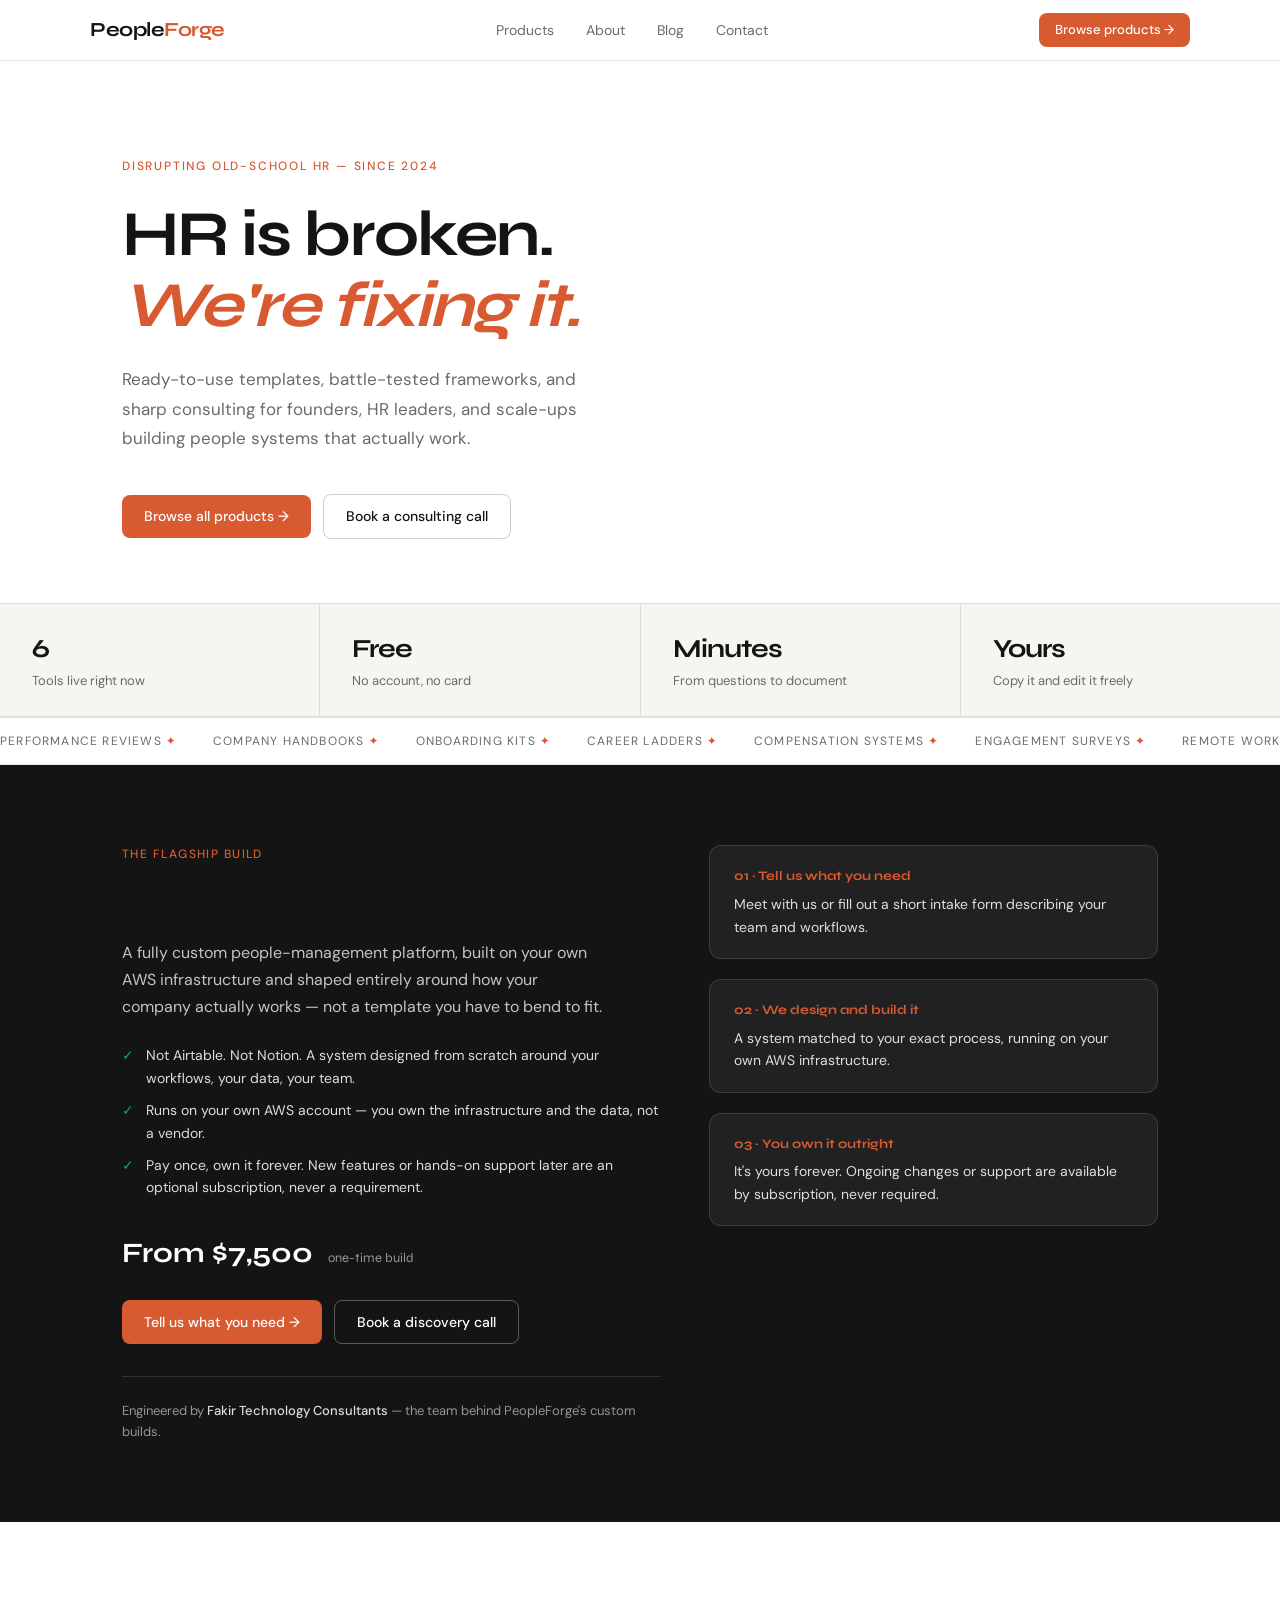
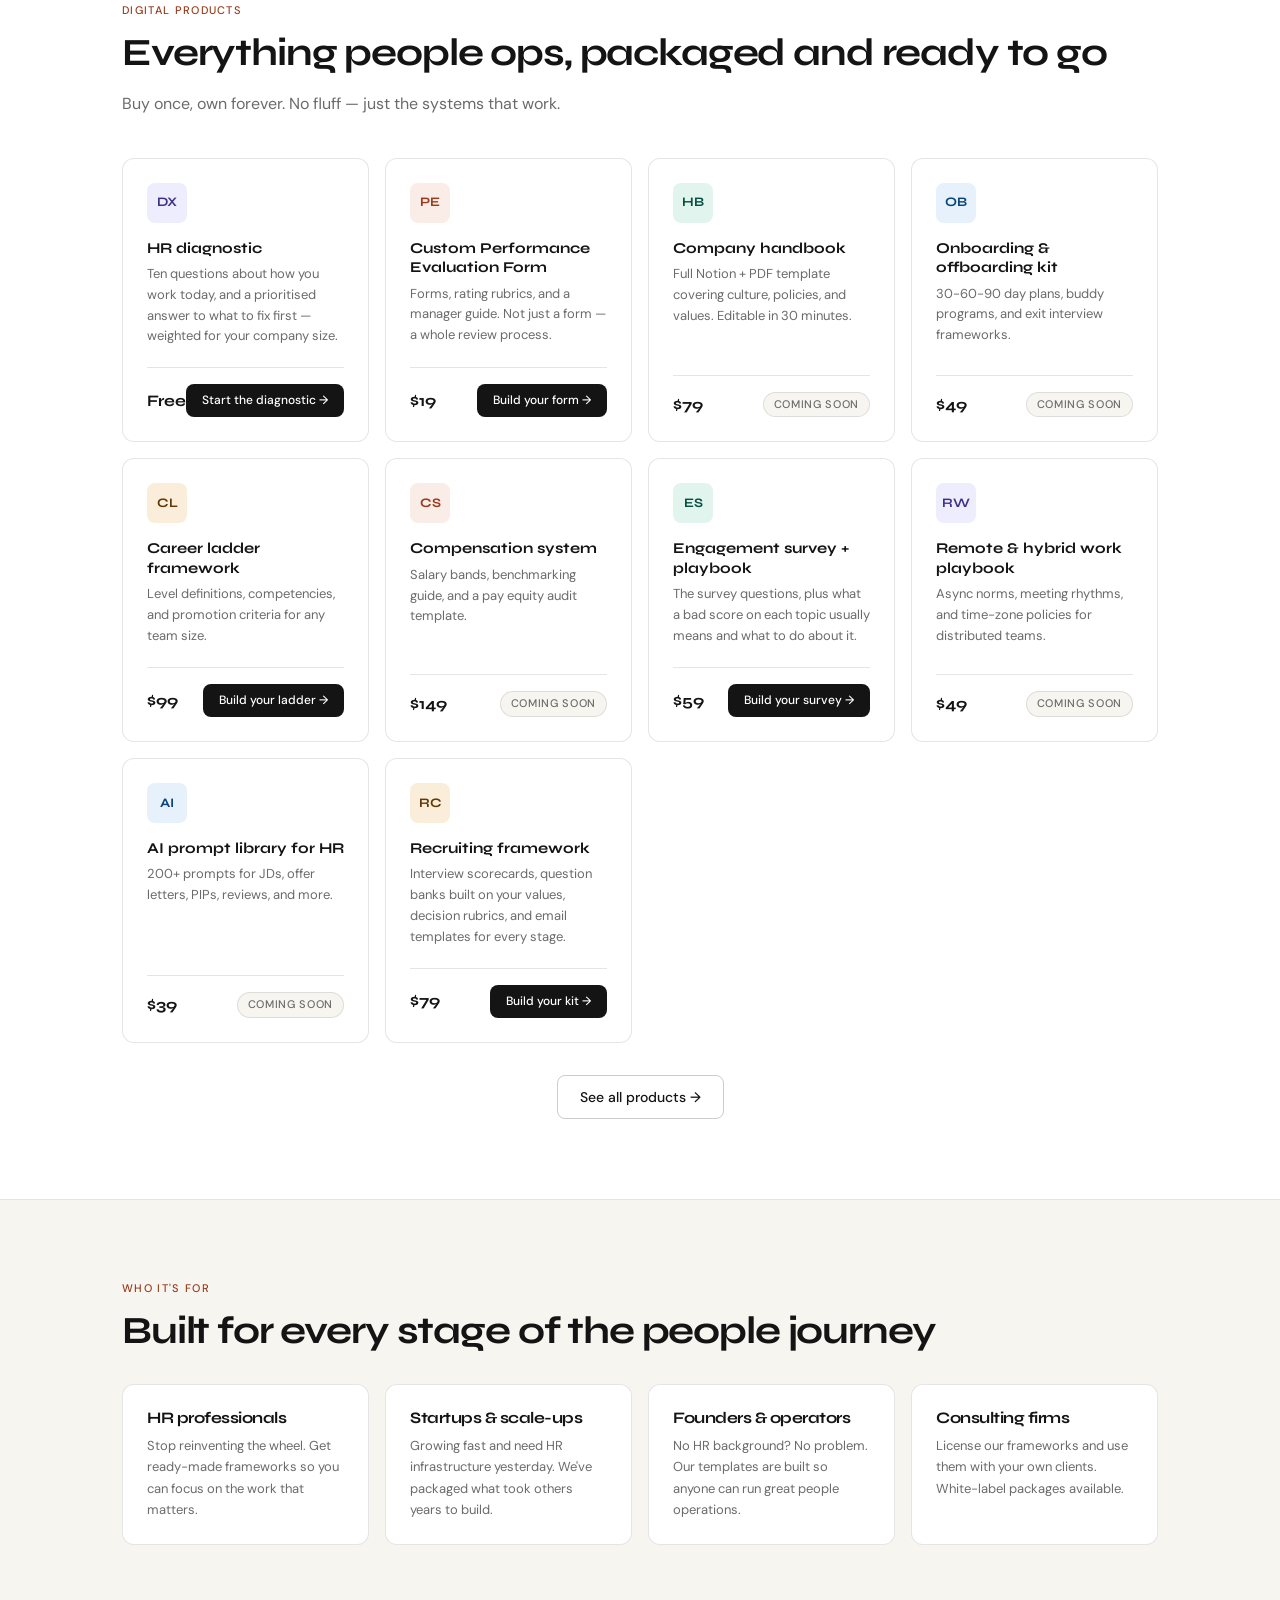
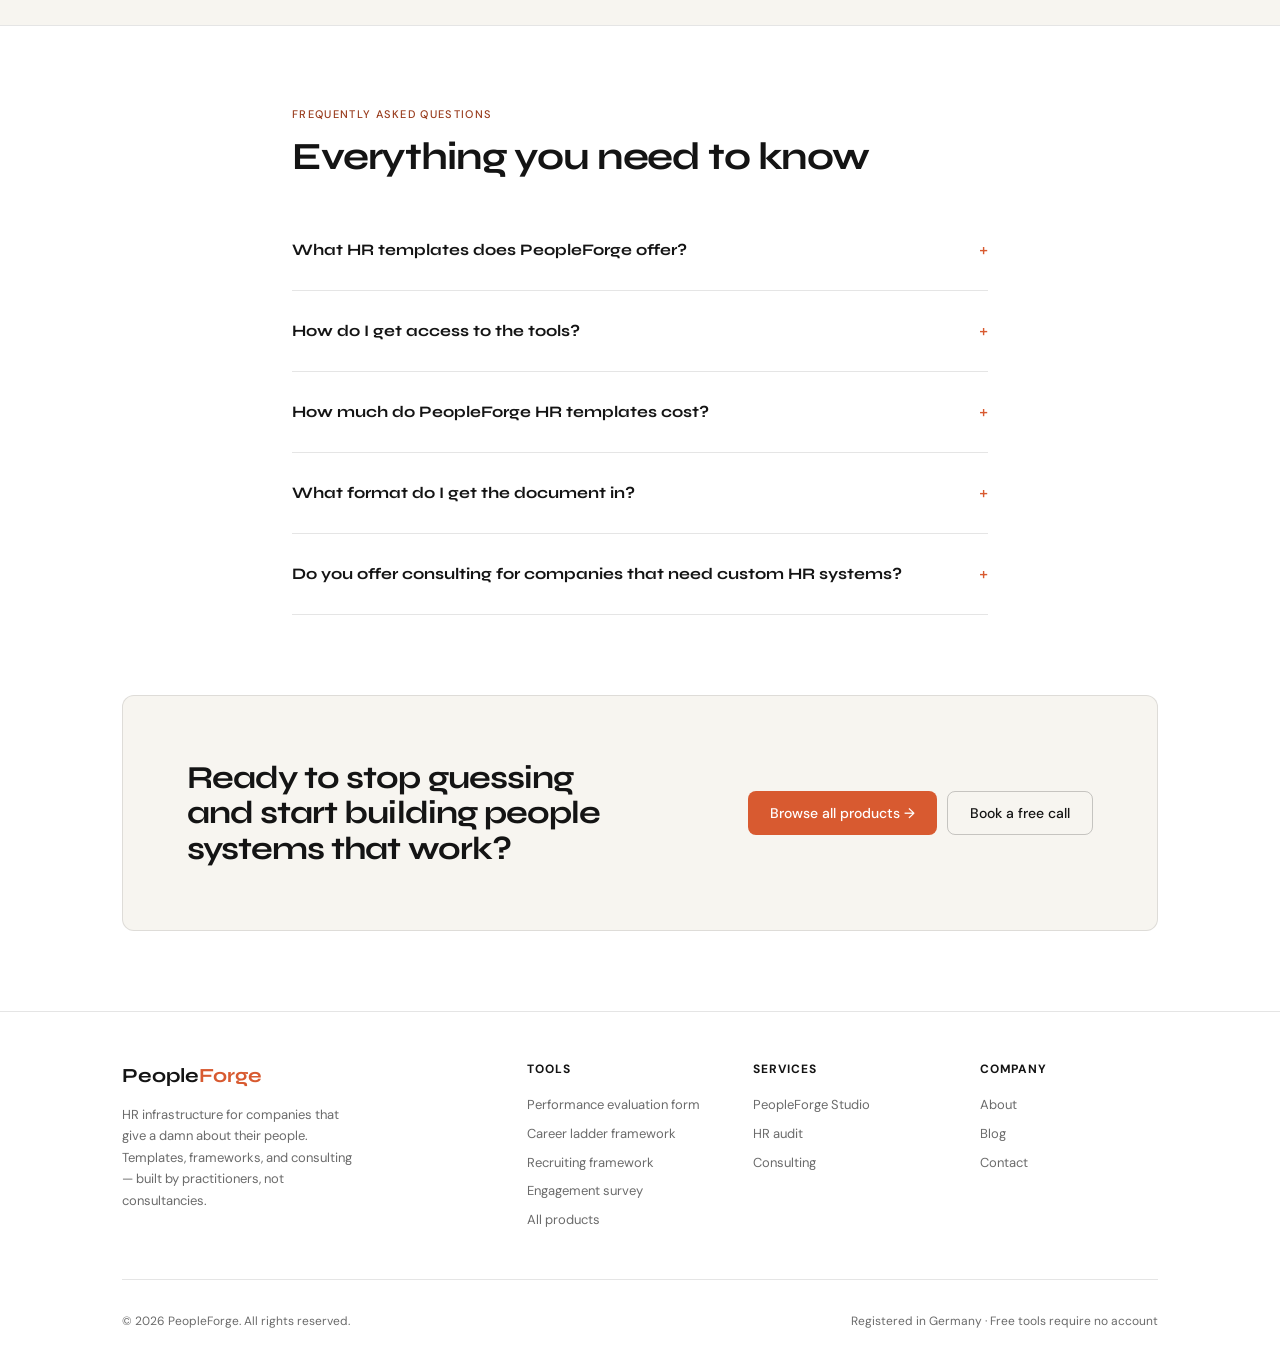
==== commit f35d801d: "Add HR diagnostic: ten questions, a prioritised answer New /products/hr-diagnostic scores ten areas " ====
--- a/index.html
+++ b/index.html
@@ -73,30 +73,36 @@
         {
           "@type": "ListItem",
           "position": 1,
+          "name": "HR Diagnostic",
+          "url": "https://peopleforge-ten.vercel.app/products/hr-diagnostic"
+        },
+        {
+          "@type": "ListItem",
+          "position": 2,
           "name": "Custom Performance Evaluation Form",
           "url": "https://peopleforge-ten.vercel.app/products/360-feedback"
         },
         {
           "@type": "ListItem",
-          "position": 2,
+          "position": 3,
           "name": "Career Ladder Framework",
           "url": "https://peopleforge-ten.vercel.app/products/career-ladder"
         },
         {
           "@type": "ListItem",
-          "position": 3,
+          "position": 4,
           "name": "Recruiting Framework",
           "url": "https://peopleforge-ten.vercel.app/products/recruiting"
         },
         {
           "@type": "ListItem",
-          "position": 4,
+          "position": 5,
           "name": "Engagement Survey + Playbook",
           "url": "https://peopleforge-ten.vercel.app/products/engagement-survey"
         },
         {
           "@type": "ListItem",
-          "position": 5,
+          "position": 6,
           "name": "PeopleForge Studio",
           "url": "https://peopleforge-ten.vercel.app/products/studio-intake"
         }
@@ -110,7 +116,7 @@
           "name": "What HR templates does PeopleForge offer?",
           "acceptedAnswer": {
             "@type": "Answer",
-            "text": "PeopleForge has five tools live right now, all free to use with no account: a custom performance evaluation form builder, a career ladder framework builder, a recruiting framework builder, an engagement survey builder, and PeopleForge Studio for custom-built people systems. Each generates a finished document from your answers, which you can copy and edit. More products are in development."
+            "text": "PeopleForge has six tools live right now, all free to use with no account: an HR diagnostic that tells you what to fix first, a custom performance evaluation form builder, a career ladder framework builder, a recruiting framework builder, an engagement survey builder, and PeopleForge Studio for custom-built people systems. Each generates a finished document from your answers, which you can copy and edit. More products are in development."
           }
         },
         {
@@ -118,7 +124,7 @@
           "name": "How do I get access to the tools?",
           "acceptedAnswer": {
             "@type": "Answer",
-            "text": "The five live tools are free and need no account or payment — open one, answer the questions, copy the document it produces. For PeopleForge Studio, our custom build service, you either book a discovery call or fill in the intake form and we come back with a scope and a quote."
+            "text": "The six live tools are free and need no account or payment — open one, answer the questions, copy the document it produces. For PeopleForge Studio, our custom build service, you either book a discovery call or fill in the intake form and we come back with a scope and a quote."
           }
         },
         {
@@ -126,7 +132,7 @@
           "name": "How much do PeopleForge HR templates cost?",
           "acceptedAnswer": {
             "@type": "Answer",
-            "text": "The five tools currently live are free. Listed prices for products still in development are indicative and nothing is purchasable on the site yet. PeopleForge Studio, our custom build service, starts at $7,500 and is quoted per project after a discovery call."
+            "text": "The six tools currently live are free. Listed prices for products still in development are indicative and nothing is purchasable on the site yet. PeopleForge Studio, our custom build service, starts at $7,500 and is quoted per project after a discovery call."
           }
         },
         {
@@ -194,7 +200,7 @@
   </section>
 
   <div class="stats-bar" role="region" aria-label="Company statistics">
-    <div class="stat-item"><div class="stat-num">5</div><div class="stat-label">Tools live right now</div></div>
+    <div class="stat-item"><div class="stat-num">6</div><div class="stat-label">Tools live right now</div></div>
     <div class="stat-item"><div class="stat-num">Free</div><div class="stat-label">No account, no card</div></div>
     <div class="stat-item"><div class="stat-num">Minutes</div><div class="stat-label">From questions to document</div></div>
     <div class="stat-item"><div class="stat-num">Yours</div><div class="stat-label">Copy it and edit it freely</div></div>
@@ -259,6 +265,12 @@
       <h2 class="section-title" id="products-heading">Everything people ops, packaged and ready to go</h2>
       <p class="section-sub" style="margin-bottom:2.5rem;">Buy once, own forever. No fluff — just the systems that work.</p>
       <div class="grid-auto">
+        <a class="product-card" href="/products/hr-diagnostic">
+          <div class="product-icon icon-p">DX</div>
+          <div class="product-name">HR diagnostic</div>
+          <div class="product-desc">Ten questions about how you work today, and a prioritised answer to what to fix first — weighted for your company size.</div>
+          <div class="product-footer"><span class="product-price">Free</span><span class="product-add">Start the diagnostic →</span></div>
+        </a>
         <a class="product-card" href="/products/360-feedback">
           <div class="product-icon icon-c">PE</div>
           <div class="product-name">Custom Performance Evaluation Form</div>
@@ -349,7 +361,7 @@
             <span class="faq-toggle">+</span>
           </div>
           <div class="faq-answer" itemprop="acceptedAnswer" itemscope itemtype="https://schema.org/Answer">
-            <p itemprop="text">PeopleForge has five tools live right now, all free to use with no account: a custom performance evaluation form builder, a career ladder framework builder, a recruiting framework builder, an engagement survey builder, and PeopleForge Studio for custom-built people systems. Each generates a finished document from your answers, which you can copy and edit. More products are in development.</p>
+            <p itemprop="text">PeopleForge has six tools live right now, all free to use with no account: an HR diagnostic that tells you what to fix first, a custom performance evaluation form builder, a career ladder framework builder, a recruiting framework builder, an engagement survey builder, and PeopleForge Studio for custom-built people systems. Each generates a finished document from your answers, which you can copy and edit. More products are in development.</p>
           </div>
         </div>
         <div class="faq-item" itemscope itemprop="mainEntity" itemtype="https://schema.org/Question">
@@ -358,7 +370,7 @@
             <span class="faq-toggle">+</span>
           </div>
           <div class="faq-answer" itemprop="acceptedAnswer" itemscope itemtype="https://schema.org/Answer">
-            <p itemprop="text">The five live tools are free and need no account or payment — open one, answer the questions, copy the document it produces. For PeopleForge Studio, our custom build service, you either book a discovery call or fill in the intake form and we come back with a scope and a quote.</p>
+            <p itemprop="text">The six live tools are free and need no account or payment — open one, answer the questions, copy the document it produces. For PeopleForge Studio, our custom build service, you either book a discovery call or fill in the intake form and we come back with a scope and a quote.</p>
           </div>
         </div>
         <div class="faq-item" itemscope itemprop="mainEntity" itemtype="https://schema.org/Question">
@@ -367,7 +379,7 @@
             <span class="faq-toggle">+</span>
           </div>
           <div class="faq-answer" itemprop="acceptedAnswer" itemscope itemtype="https://schema.org/Answer">
-            <p itemprop="text">The five tools currently live are free. Listed prices for products still in development are indicative and nothing is purchasable on the site yet. PeopleForge Studio, our custom build service, starts at $7,500 and is quoted per project after a discovery call.</p>
+            <p itemprop="text">The six tools currently live are free. Listed prices for products still in development are indicative and nothing is purchasable on the site yet. PeopleForge Studio, our custom build service, starts at $7,500 and is quoted per project after a discovery call.</p>
           </div>
         </div>
         <div class="faq-item" itemscope itemprop="mainEntity" itemtype="https://schema.org/Question">
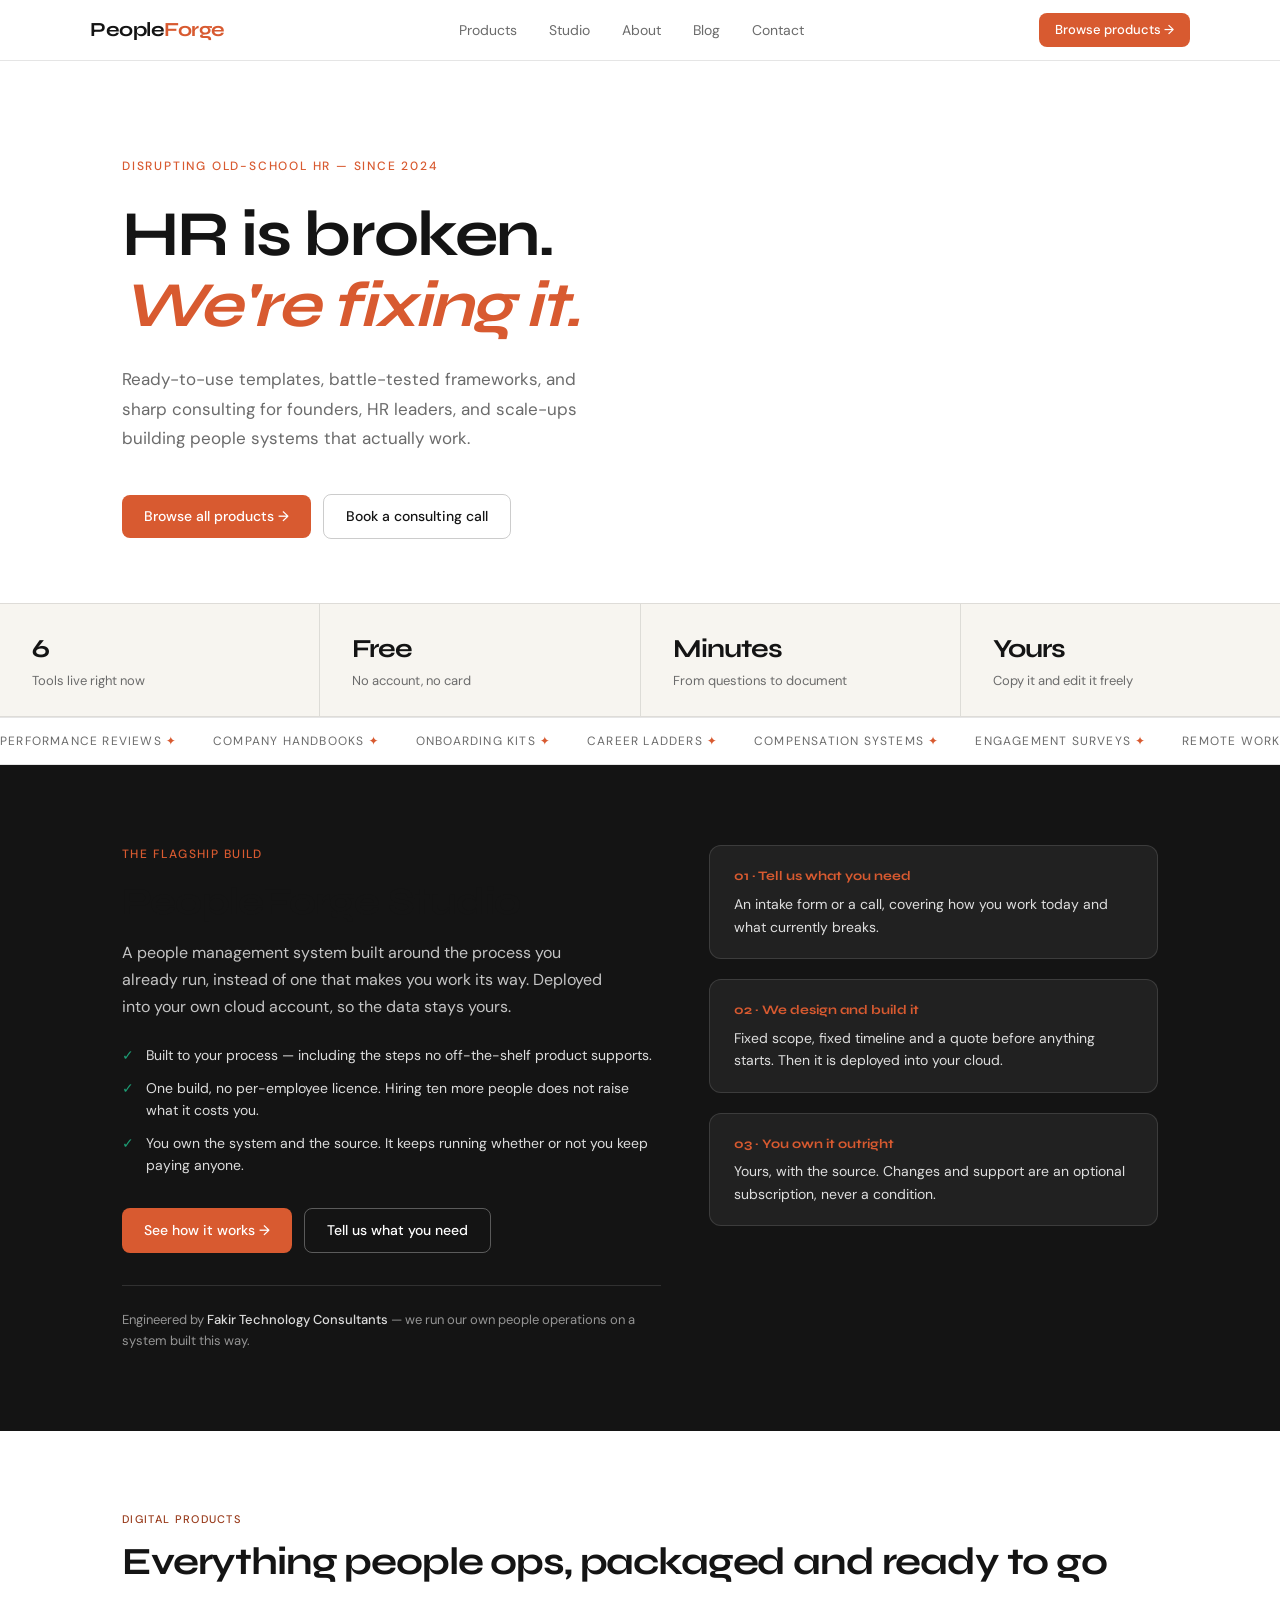
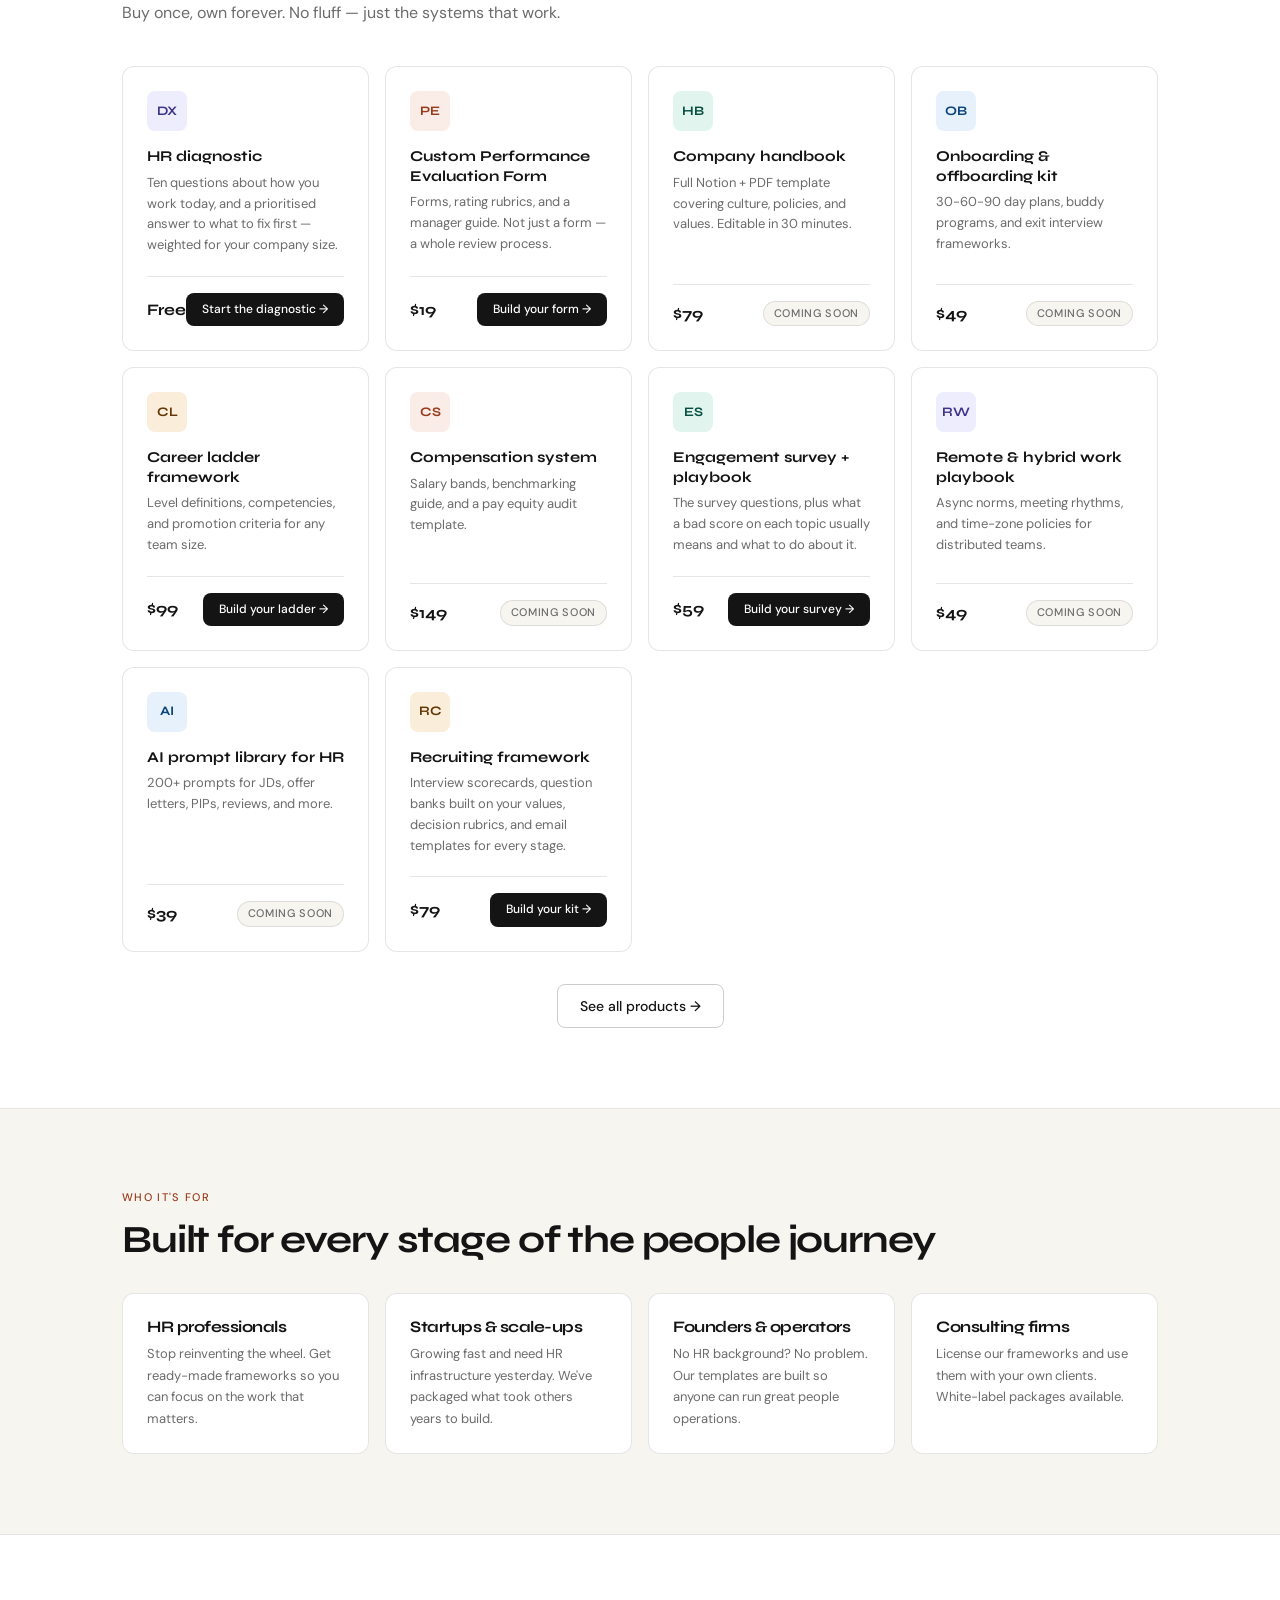
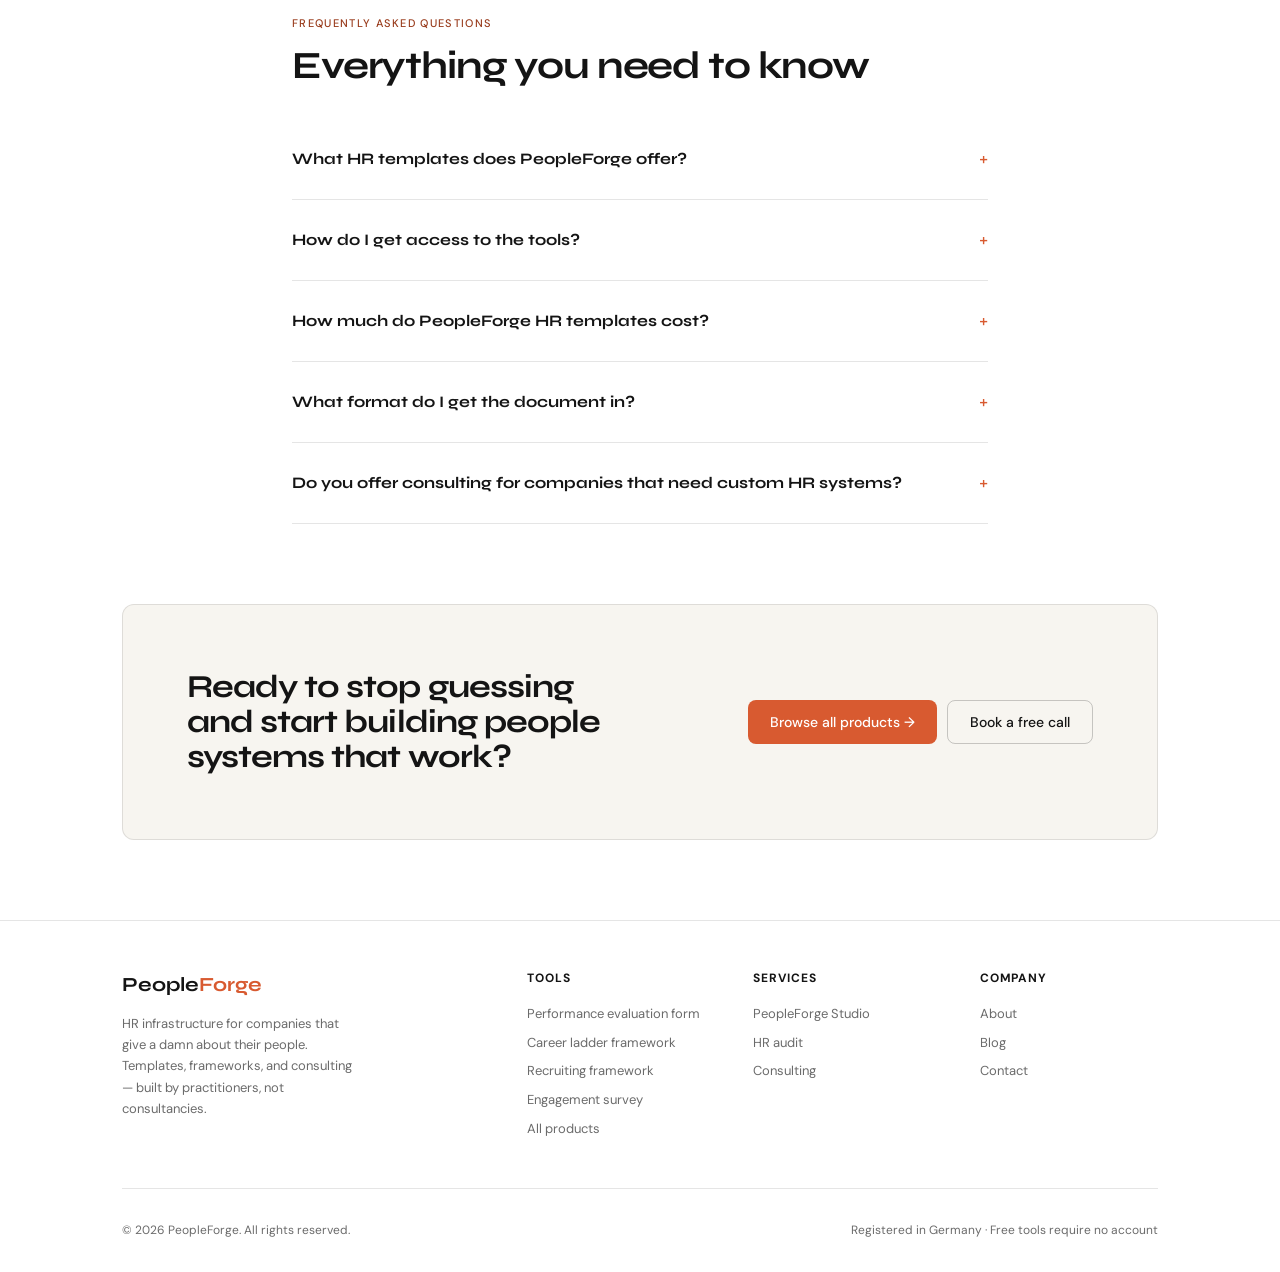
==== commit 764f75f8: "Give Studio a real landing page and rewrite the pitch Studio had no landing page. Every "See what St" ====
--- a/index.html
+++ b/index.html
@@ -103,8 +103,8 @@
         {
           "@type": "ListItem",
           "position": 6,
-          "name": "PeopleForge Studio",
-          "url": "https://peopleforge-ten.vercel.app/products/studio-intake"
+          "name": "PeopleForge Studio — custom HR system",
+          "url": "https://peopleforge-ten.vercel.app/products/studio"
         }
       ]
     },
@@ -165,6 +165,7 @@
     <a class="nav-logo" href="/" aria-label="PeopleForge home">People<span>Forge</span></a>
     <div class="nav-links">
       <a href="/shop">Products</a>
+      <a href="/products/studio">Studio</a>
       <a href="/about">About</a>
       <a href="/blog">Blog</a>
       <a href="mailto:hello@peopleforge.co">Contact</a>
@@ -178,6 +179,7 @@
   </div>
   <div class="nav-mobile-panel" id="navMobilePanel">
     <a href="/shop">Products</a>
+    <a href="/products/studio">Studio</a>
     <a href="/about">About</a>
     <a href="/blog">Blog</a>
     <a href="mailto:hello@peopleforge.co">Contact</a>
@@ -237,23 +239,22 @@
         <div>
           <p class="flagship-eyebrow">The flagship build</p>
           <h2 class="flagship-title" id="flagship-heading">PeopleForge Studio</h2>
-          <p class="flagship-sub">A fully custom people-management platform, built on your own AWS infrastructure and shaped entirely around how your company actually works — not a template you have to bend to fit.</p>
+          <p class="flagship-sub">A people management system built around the process you already run, instead of one that makes you work its way. Deployed into your own cloud account, so the data stays yours.</p>
           <ul class="flagship-points">
-            <li>Not Airtable. Not Notion. A system designed from scratch around your workflows, your data, your team.</li>
-            <li>Runs on your own AWS account — you own the infrastructure and the data, not a vendor.</li>
-            <li>Pay once, own it forever. New features or hands-on support later are an optional subscription, never a requirement.</li>
+            <li>Built to your process — including the steps no off-the-shelf product supports.</li>
+            <li>One build, no per-employee licence. Hiring ten more people does not raise what it costs you.</li>
+            <li>You own the system and the source. It keeps running whether or not you keep paying anyone.</li>
           </ul>
-          <div class="flagship-price">From $7,500 <span>one-time build</span></div>
           <div class="flagship-ctas">
-            <a class="btn btn-primary" href="/products/studio-intake">Tell us what you need →</a>
-            <a class="btn btn-invert" href="mailto:hello@peopleforge.co?subject=PeopleForge%20Studio%20%E2%80%94%20discovery%20call">Book a discovery call</a>
-          </div>
-          <p class="flagship-by">Engineered by <strong>Fakir Technology Consultants</strong> — the team behind PeopleForge's custom builds.</p>
+            <a class="btn btn-primary" href="/products/studio">See how it works →</a>
+            <a class="btn btn-invert" href="/products/studio-intake">Tell us what you need</a>
+          </div>
+          <p class="flagship-by">Engineered by <strong>Fakir Technology Consultants</strong> — we run our own people operations on a system built this way.</p>
         </div>
         <div class="flagship-steps">
-          <div class="flagship-step"><b>01 · Tell us what you need</b>Meet with us or fill out a short intake form describing your team and workflows.</div>
-          <div class="flagship-step"><b>02 · We design and build it</b>A system matched to your exact process, running on your own AWS infrastructure.</div>
-          <div class="flagship-step"><b>03 · You own it outright</b>It's yours forever. Ongoing changes or support are available by subscription, never required.</div>
+          <div class="flagship-step"><b>01 · Tell us what you need</b>An intake form or a call, covering how you work today and what currently breaks.</div>
+          <div class="flagship-step"><b>02 · We design and build it</b>Fixed scope, fixed timeline and a quote before anything starts. Then it is deployed into your cloud.</div>
+          <div class="flagship-step"><b>03 · You own it outright</b>Yours, with the source. Changes and support are an optional subscription, never a condition.</div>
         </div>
       </div>
     </div>
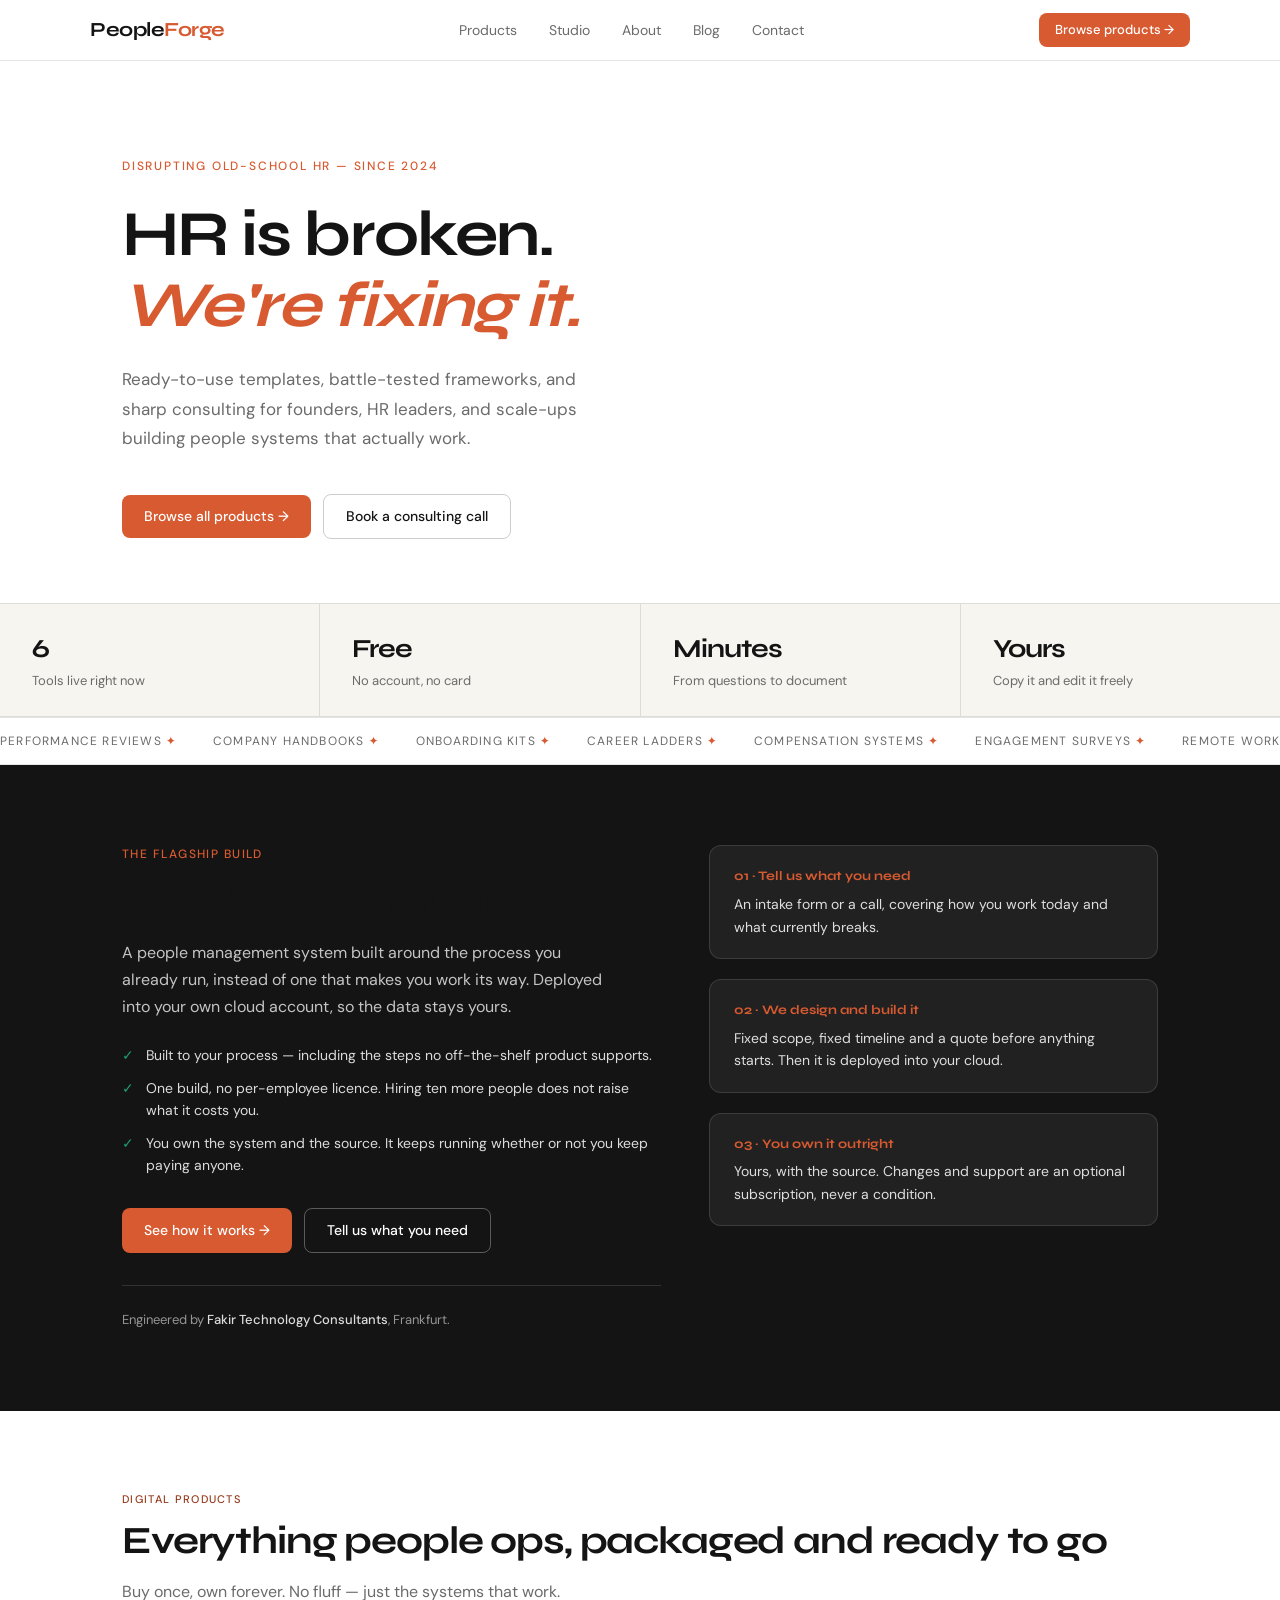
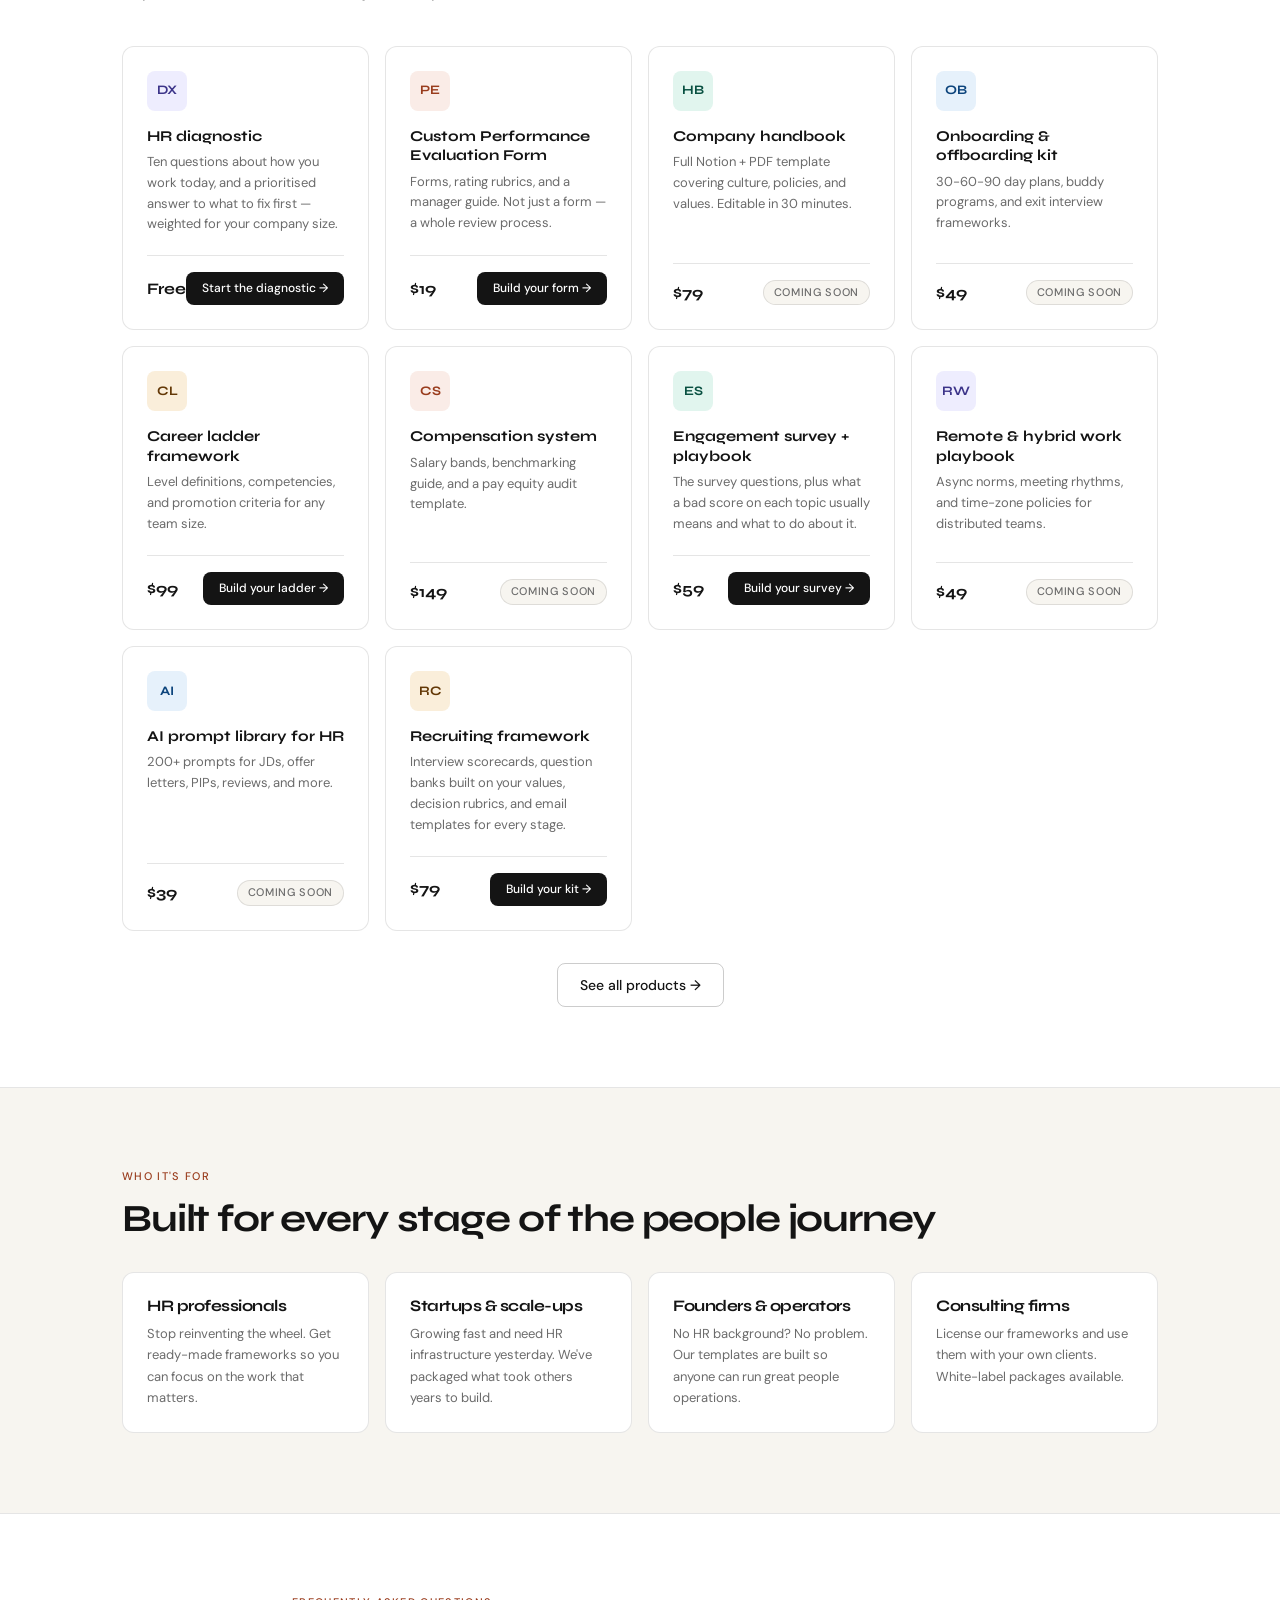
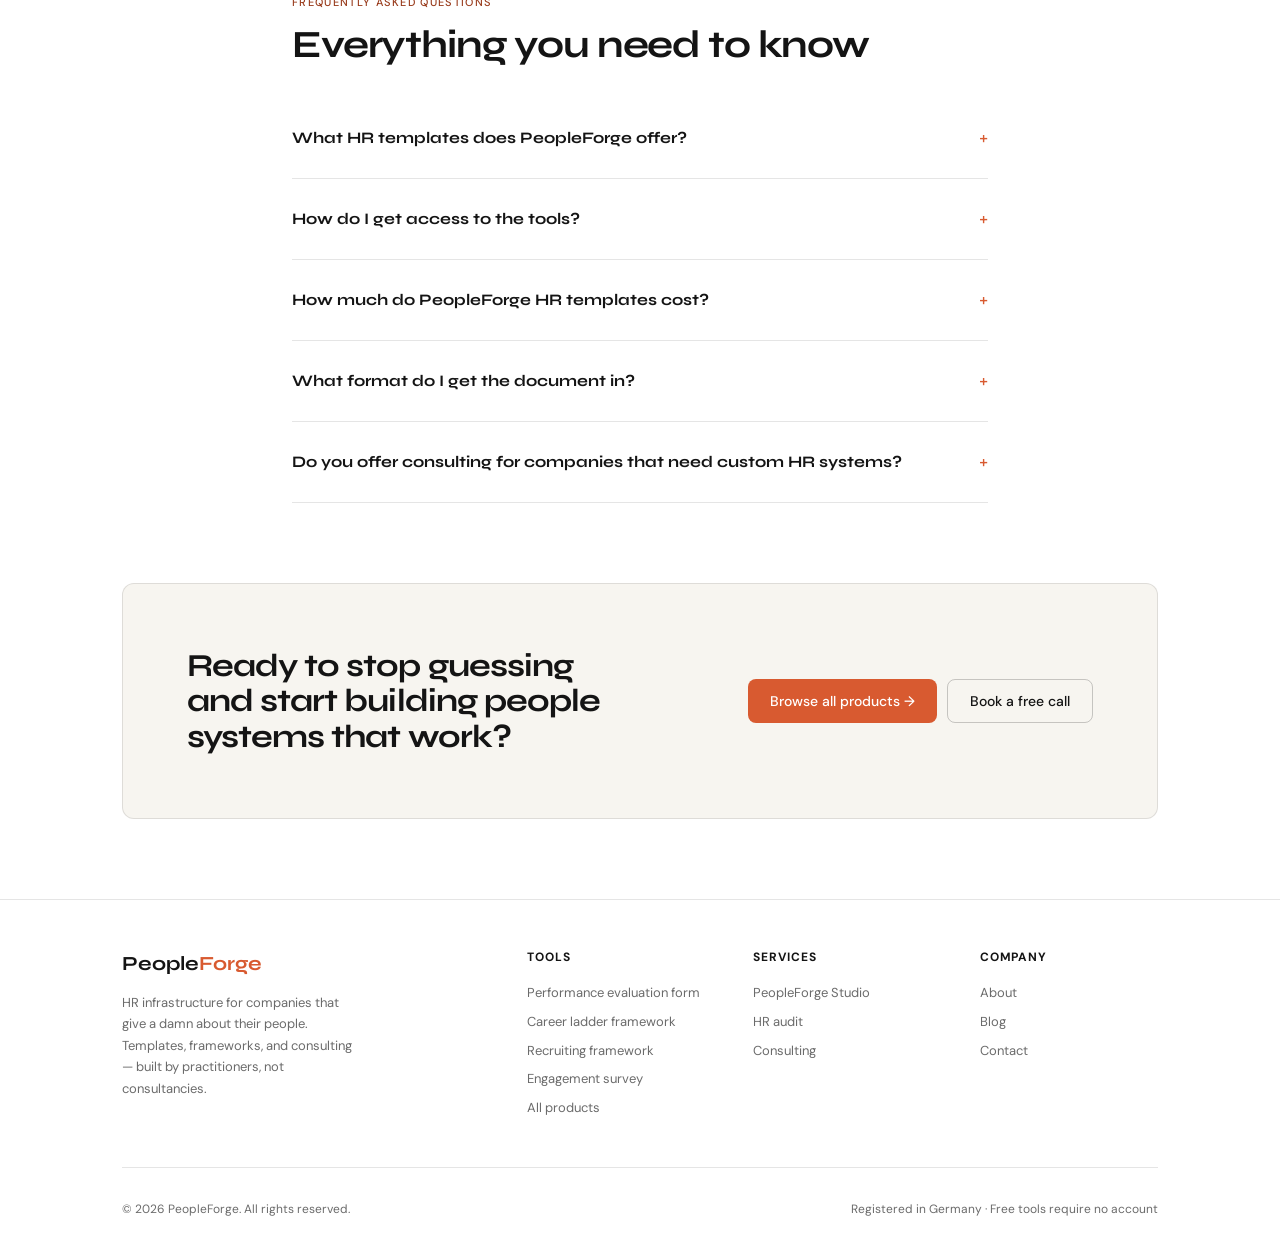
==== commit 56b368c4: "Drop the claim that we run our own people ops on Studio Removed at the owner's request. It was the o" ====
--- a/index.html
+++ b/index.html
@@ -249,7 +249,7 @@
             <a class="btn btn-primary" href="/products/studio">See how it works →</a>
             <a class="btn btn-invert" href="/products/studio-intake">Tell us what you need</a>
           </div>
-          <p class="flagship-by">Engineered by <strong>Fakir Technology Consultants</strong> — we run our own people operations on a system built this way.</p>
+          <p class="flagship-by">Engineered by <strong>Fakir Technology Consultants</strong>, Frankfurt.</p>
         </div>
         <div class="flagship-steps">
           <div class="flagship-step"><b>01 · Tell us what you need</b>An intake form or a call, covering how you work today and what currently breaks.</div>
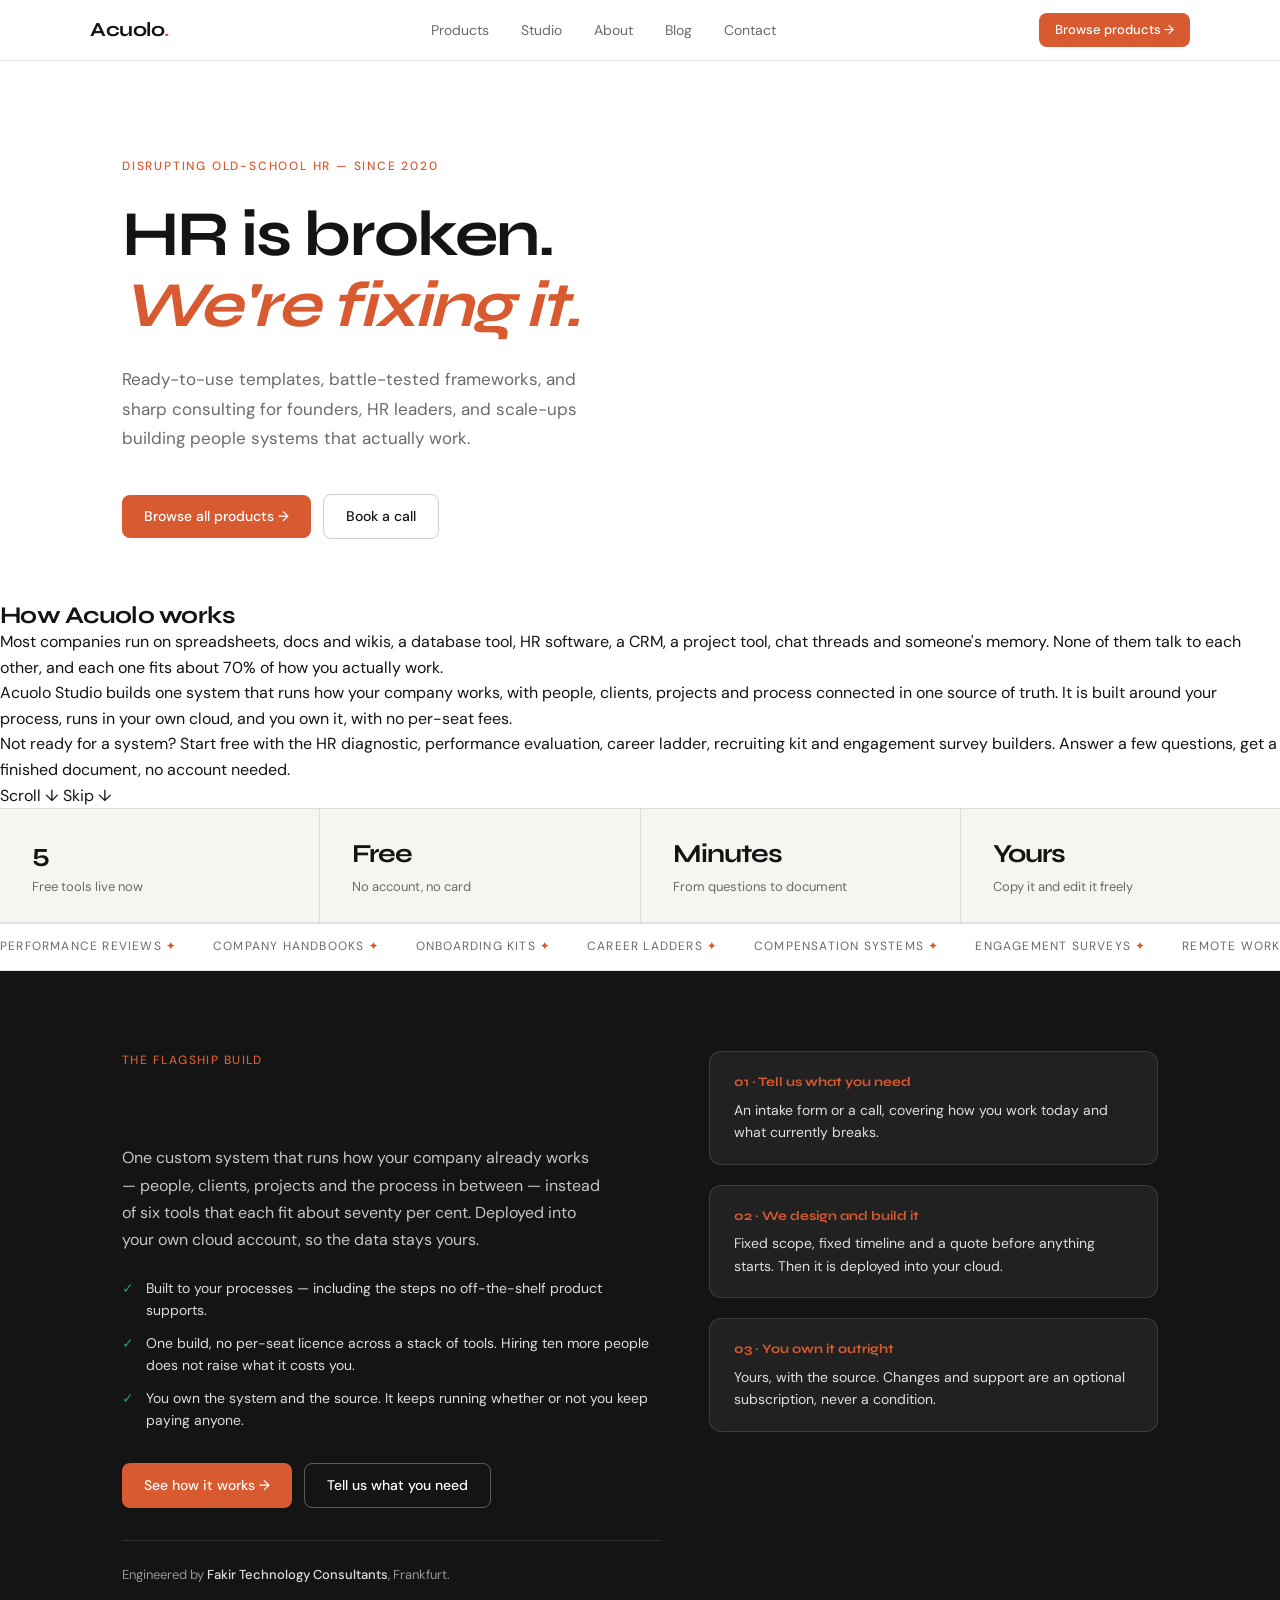
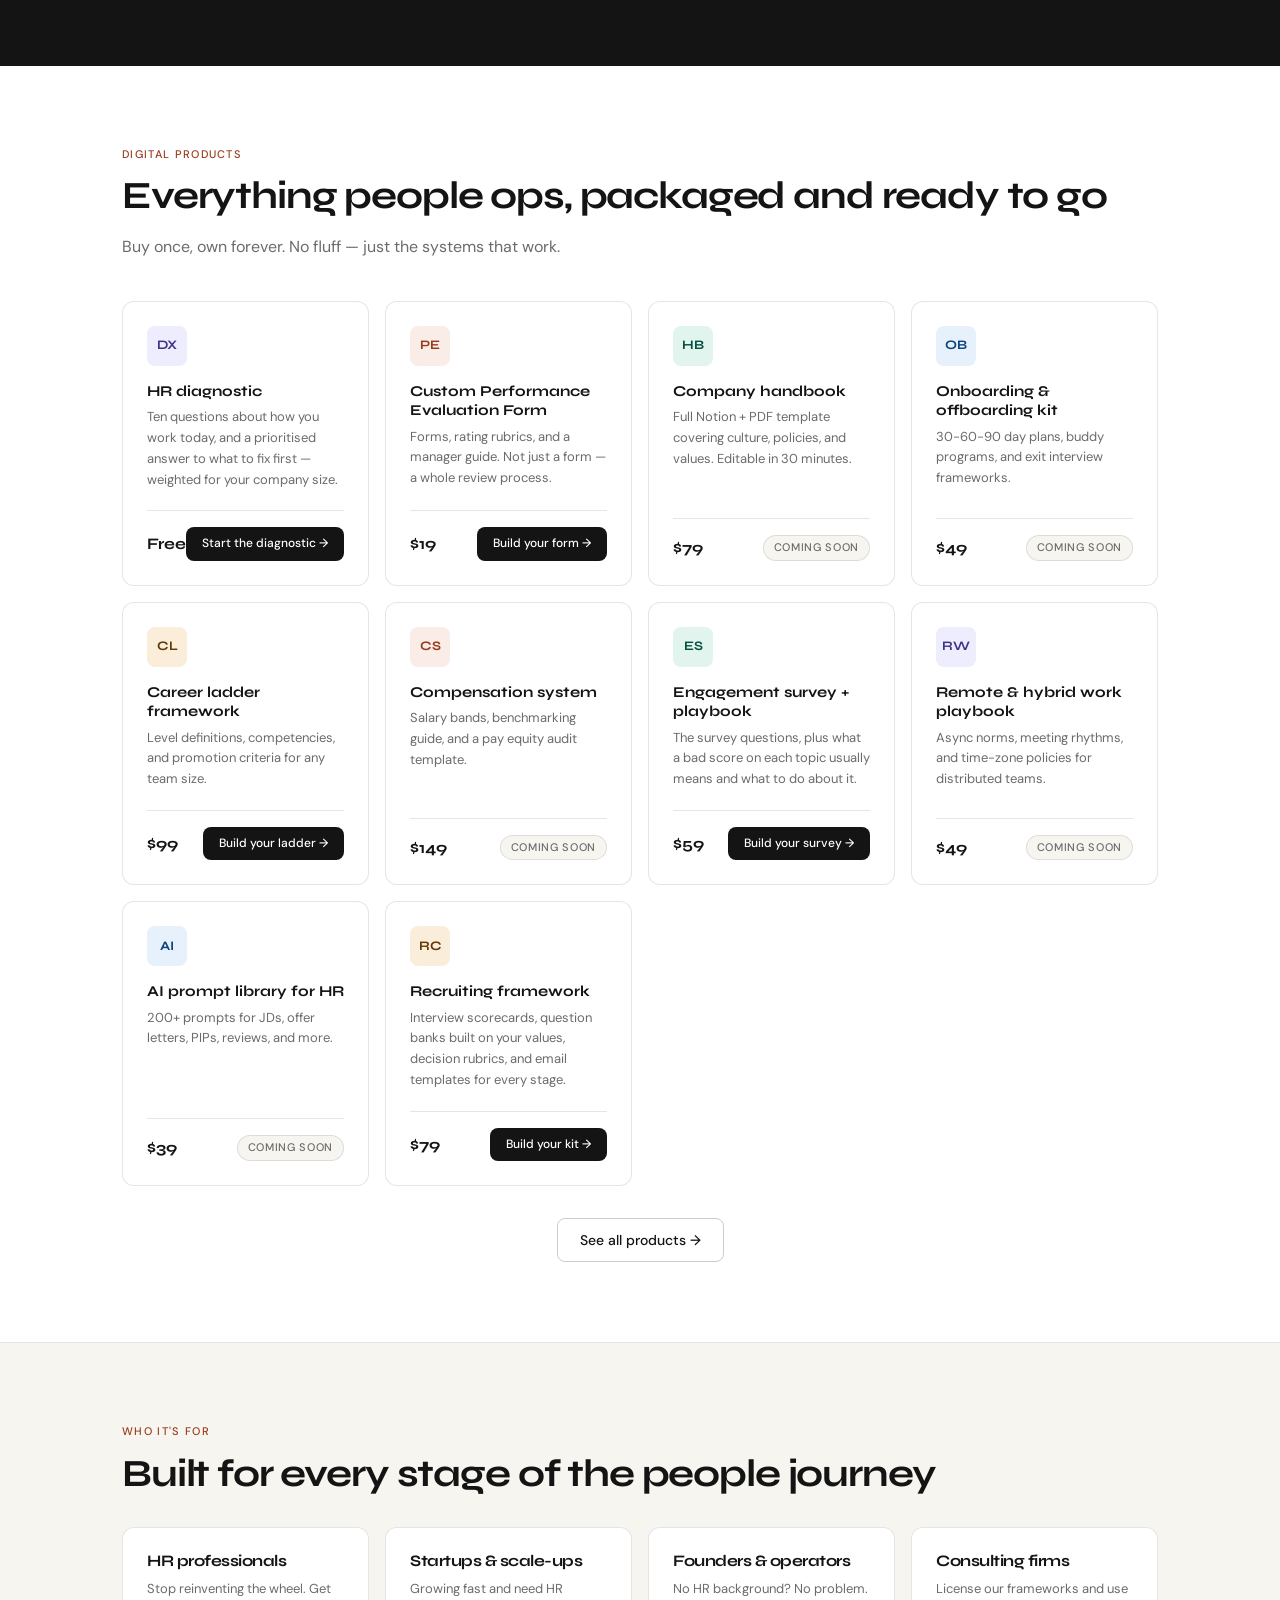
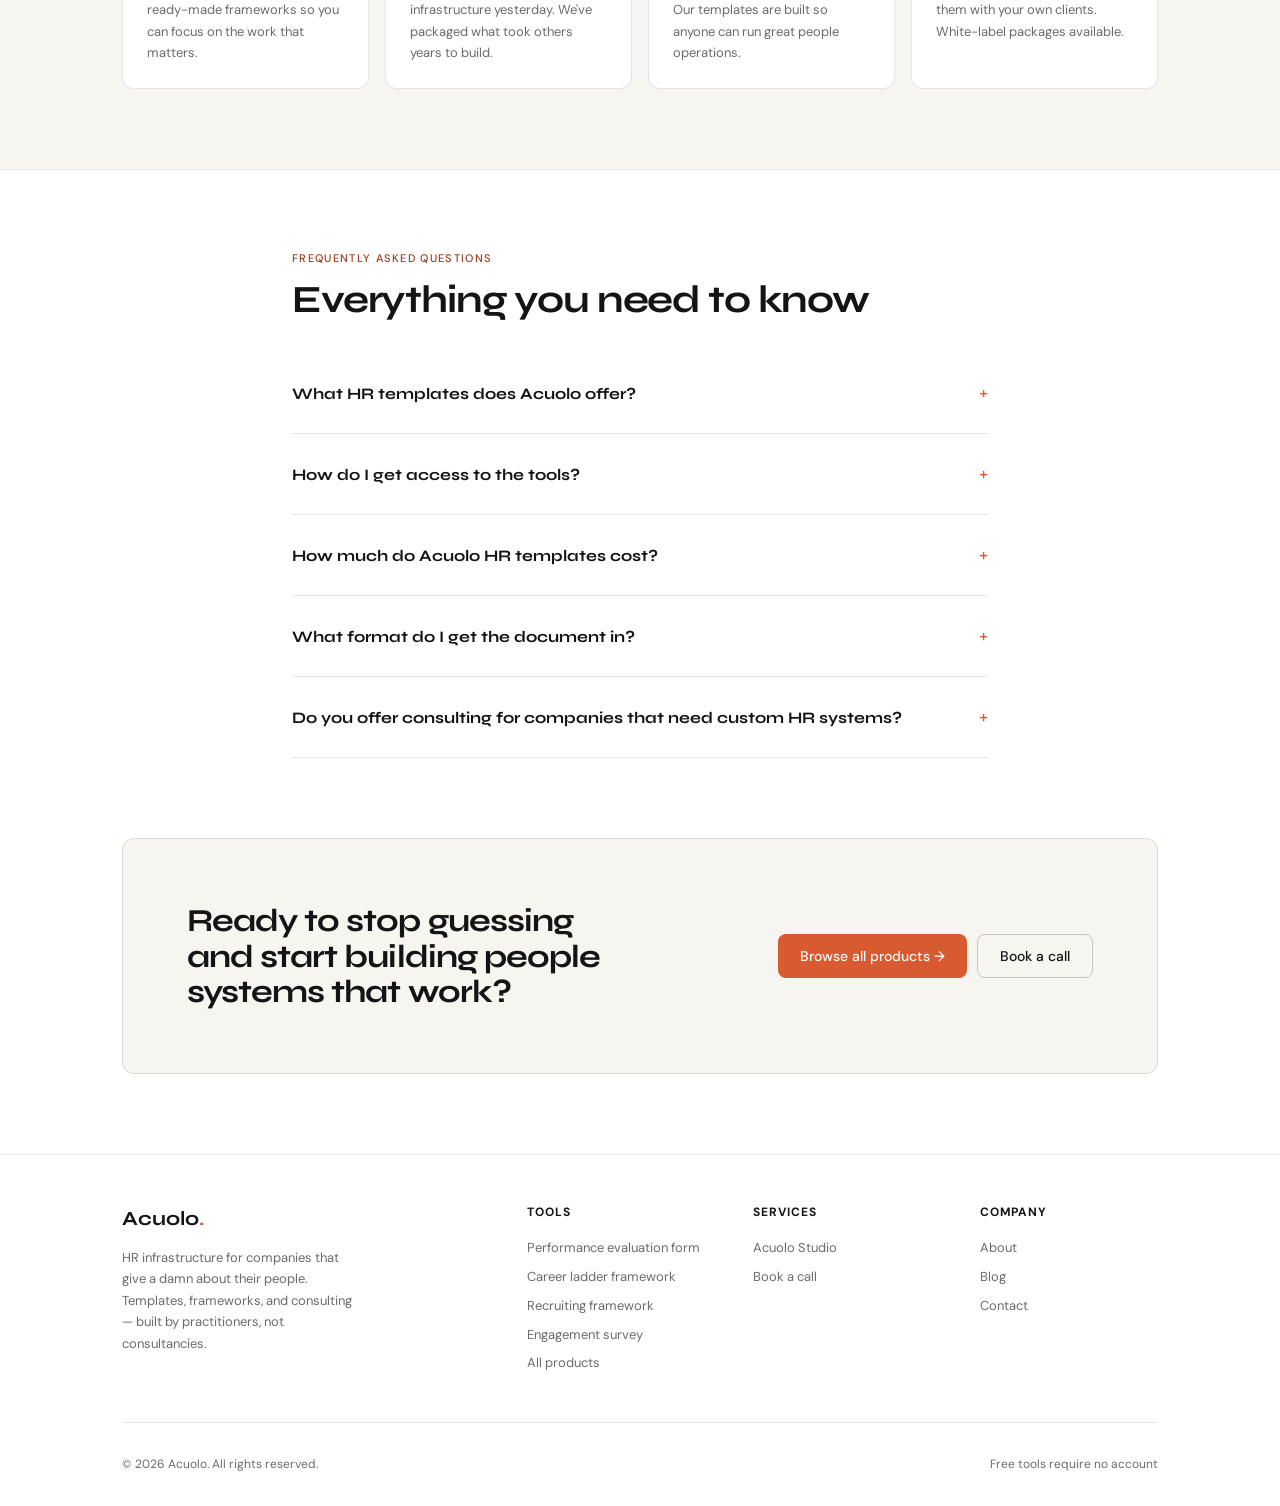
==== commit a5414ead: "Replace categorised consulting with one call offer New /book-a-call page: a short form (name, contac" ====
--- a/index.html
+++ b/index.html
@@ -3,18 +3,17 @@
 <head>
 <meta charset="UTF-8">
 <meta name="viewport" content="width=device-width, initial-scale=1.0">
-<title>PeopleForge — Free tools that build your HR documents</title>
+<title>Acuolo — Free tools that build your HR documents</title>
 <meta name="description" content="Free tools that build your HR documents from a few clicks: performance evaluation forms, career ladders, recruiting kits and engagement surveys. Plus custom-built people systems.">
 <link rel="canonical" href="https://peopleforge-ten.vercel.app/">
 <meta property="og:type" content="website">
-<meta property="og:title" content="PeopleForge — Free tools that build your HR documents">
+<meta property="og:title" content="Acuolo — Free tools that build your HR documents">
 <meta property="og:description" content="Free tools that build your HR documents from a few clicks: performance evaluation forms, career ladders, recruiting kits and engagement surveys. Plus custom-built people systems.">
 <meta property="og:url" content="https://peopleforge-ten.vercel.app/">
 <meta name="twitter:card" content="summary">
-<link rel="preconnect" href="https://fonts.googleapis.com">
-<link rel="preconnect" href="https://fonts.gstatic.com" crossorigin>
 <link rel="stylesheet" href="/assets/css/brand.css">
 <link rel="stylesheet" href="/assets/css/site.css">
+<link rel="stylesheet" href="/assets/css/story.css">
 <script type="application/ld+json">
 {
   "@context": "https://schema.org",
@@ -22,10 +21,10 @@
     {
       "@type": "Organization",
       "@id": "https://peopleforge-ten.vercel.app/#organization",
-      "name": "PeopleForge",
+      "name": "Acuolo",
       "url": "https://peopleforge-ten.vercel.app",
-      "description": "PeopleForge provides HR templates, career frameworks, compensation systems, and people operations consulting for startups, scale-ups, and HR professionals.",
-      "foundingDate": "2024",
+      "description": "Acuolo provides HR templates, career frameworks, compensation systems, and people operations consulting for startups, scale-ups, and HR professionals.",
+      "foundingDate": "2020",
       "foundingLocation": {
         "@type": "Place",
         "name": "Frankfurt, Germany"
@@ -34,18 +33,14 @@
       "contactPoint": {
         "@type": "ContactPoint",
         "contactType": "customer service",
-        "email": "hello@peopleforge.co"
-      },
-      "sameAs": [
-        "https://linkedin.com/company/peopleforge",
-        "https://twitter.com/peopleforge"
-      ]
+        "email": "hello@acuolo.com"
+      }
     },
     {
       "@type": "WebSite",
       "@id": "https://peopleforge-ten.vercel.app/#website",
       "url": "https://peopleforge-ten.vercel.app",
-      "name": "PeopleForge",
+      "name": "Acuolo",
       "publisher": {
         "@id": "https://peopleforge-ten.vercel.app/#organization"
       }
@@ -53,12 +48,12 @@
     {
       "@type": "Person",
       "@id": "https://peopleforge-ten.vercel.app/#founder",
-      "name": "PeopleForge Founder",
-      "jobTitle": "People & Culture Strategist",
+      "name": "Sepehr Azhari",
+      "jobTitle": "Founder",
       "worksFor": {
         "@id": "https://peopleforge-ten.vercel.app/#organization"
       },
-      "description": "10+ years in People & Culture leadership across European and MENA startups and scale-ups.",
+      "description": "Six years in People & Culture at startups and scale-ups.",
       "address": {
         "@type": "PostalAddress",
         "addressLocality": "Frankfurt",
@@ -67,7 +62,7 @@
     },
     {
       "@type": "ItemList",
-      "name": "PeopleForge tools",
+      "name": "Acuolo tools",
       "description": "Free tools that generate finished HR documents, plus custom-built people systems.",
       "itemListElement": [
         {
@@ -103,7 +98,7 @@
         {
           "@type": "ListItem",
           "position": 6,
-          "name": "PeopleForge Studio — custom HR system",
+          "name": "Acuolo Studio — custom HR system",
           "url": "https://peopleforge-ten.vercel.app/products/studio"
         }
       ]
@@ -113,10 +108,10 @@
       "mainEntity": [
         {
           "@type": "Question",
-          "name": "What HR templates does PeopleForge offer?",
+          "name": "What HR templates does Acuolo offer?",
           "acceptedAnswer": {
             "@type": "Answer",
-            "text": "PeopleForge has six tools live right now, all free to use with no account: an HR diagnostic that tells you what to fix first, a custom performance evaluation form builder, a career ladder framework builder, a recruiting framework builder, an engagement survey builder, and PeopleForge Studio for custom-built people systems. Each generates a finished document from your answers, which you can copy and edit. More products are in development."
+            "text": "Acuolo has five tools live right now, all free to use with no account: an HR diagnostic that tells you what to fix first, a custom performance evaluation form builder, a career ladder framework builder, a recruiting framework builder and an engagement survey builder. Each generates a finished document from your answers, which you can copy and edit. Alongside them, Acuolo Studio builds a custom company operating system around how your company works, quoted per project. More products are in development."
           }
         },
         {
@@ -124,15 +119,15 @@
           "name": "How do I get access to the tools?",
           "acceptedAnswer": {
             "@type": "Answer",
-            "text": "The six live tools are free and need no account or payment — open one, answer the questions, copy the document it produces. For PeopleForge Studio, our custom build service, you either book a discovery call or fill in the intake form and we come back with a scope and a quote."
+            "text": "The six live tools are free and need no account or payment — open one, answer the questions, copy the document it produces. For Acuolo Studio, our custom build service, you either book a discovery call or fill in the intake form and we come back with a scope and a quote."
           }
         },
         {
           "@type": "Question",
-          "name": "How much do PeopleForge HR templates cost?",
+          "name": "How much do Acuolo HR templates cost?",
           "acceptedAnswer": {
             "@type": "Answer",
-            "text": "The six tools currently live are free. Listed prices for products still in development are indicative and nothing is purchasable on the site yet. PeopleForge Studio, our custom build service, starts at $7,500 and is quoted per project after a discovery call."
+            "text": "The five tools currently live are free. Listed prices for products still in development are indicative and nothing is purchasable on the site yet. Acuolo Studio, our custom build service, is quoted per project after a discovery call."
           }
         },
         {
@@ -148,7 +143,7 @@
           "name": "Do you offer consulting for companies that need custom HR systems?",
           "acceptedAnswer": {
             "@type": "Answer",
-            "text": "Yes — that is PeopleForge Studio. Instead of a document you edit yourself, we build the people system itself around how your company actually works, engineered by the team at Fakir Technology Consultants. It starts at $7,500 and is scoped per project after a discovery call. Tell us what you need through the intake form, or book a call."
+            "text": "Yes — that is Acuolo Studio. Instead of a document you edit yourself, we build the people system itself around how your company actually works, engineered by the team at Fakir Technology Consultants. It is scoped and quoted per project after a discovery call. Tell us what you need through the intake form, or book a call."
           }
         }
       ]
@@ -162,13 +157,13 @@
 
 <nav class="site-nav" role="navigation" aria-label="Main navigation">
   <div class="nav-inner">
-    <a class="nav-logo" href="/" aria-label="PeopleForge home">People<span>Forge</span></a>
+    <a class="nav-logo" href="/" aria-label="Acuolo home">Acuolo<span>.</span></a>
     <div class="nav-links">
       <a href="/shop">Products</a>
       <a href="/products/studio">Studio</a>
       <a href="/about">About</a>
       <a href="/blog">Blog</a>
-      <a href="mailto:hello@peopleforge.co">Contact</a>
+      <a href="mailto:hello@acuolo.com">Contact</a>
     </div>
     <div class="nav-cta">
       <a class="btn btn-primary btn-sm" href="/shop">Browse products &rarr;</a>
@@ -182,7 +177,7 @@
     <a href="/products/studio">Studio</a>
     <a href="/about">About</a>
     <a href="/blog">Blog</a>
-    <a href="mailto:hello@peopleforge.co">Contact</a>
+    <a href="mailto:hello@acuolo.com">Contact</a>
     <a class="btn btn-primary btn-sm" href="/shop">Browse products &rarr;</a>
   </div>
 </nav>
@@ -191,18 +186,37 @@
 
   <section class="hero">
     <div class="container">
-      <p class="hero-eyebrow">Disrupting old-school HR — since 2024</p>
+      <p class="hero-eyebrow">Disrupting old-school HR — since 2020</p>
       <h1>HR is broken.<br><em>We're fixing it.</em></h1>
       <p class="hero-sub">Ready-to-use templates, battle-tested frameworks, and sharp consulting for founders, HR leaders, and scale-ups building people systems that actually work.</p>
       <div class="hero-ctas">
         <a class="btn btn-primary" href="/shop">Browse all products →</a>
-        <a class="btn btn-outline" href="mailto:hello@peopleforge.co">Book a consulting call</a>
-      </div>
-    </div>
-  </section>
-
-  <div class="stats-bar" role="region" aria-label="Company statistics">
-    <div class="stat-item"><div class="stat-num">6</div><div class="stat-label">Tools live right now</div></div>
+        <a class="btn btn-outline" href="/book-a-call">Book a call</a>
+      </div>
+    </div>
+  </section>
+
+  <!-- Scroll story: pinned and driven by scroll (assets/js/home-story.js).
+       The summary below is what search engines and screen readers get. -->
+  <section class="story" id="story" aria-labelledby="story-heading">
+    <div class="as-sr">
+      <h2 id="story-heading">How Acuolo works</h2>
+      <p>Most companies run on spreadsheets, docs and wikis, a database tool, HR software, a CRM, a project tool, chat threads and someone's memory. None of them talk to each other, and each one fits about 70% of how you actually work.</p>
+      <p>Acuolo Studio builds one system that runs how your company works, with people, clients, projects and process connected in one source of truth. It is built around your process, runs in your own cloud, and you own it, with no per-seat fees.</p>
+      <p>Not ready for a system? Start free with the HR diagnostic, performance evaluation, career ladder, recruiting kit and engagement survey builders. Answer a few questions, get a finished document, no account needed.</p>
+    </div>
+    <div class="story-pin">
+      <div data-story-stage aria-hidden="true"></div>
+      <div class="story-ui">
+        <span class="story-hint" aria-hidden="true">Scroll ↓</span>
+        <a class="story-skip" href="#after-story">Skip ↓</a>
+      </div>
+      <div class="story-progress" aria-hidden="true"></div>
+    </div>
+  </section>
+
+  <div class="stats-bar" id="after-story" role="region" aria-label="Company statistics">
+    <div class="stat-item"><div class="stat-num">5</div><div class="stat-label">Free tools live now</div></div>
     <div class="stat-item"><div class="stat-num">Free</div><div class="stat-label">No account, no card</div></div>
     <div class="stat-item"><div class="stat-num">Minutes</div><div class="stat-label">From questions to document</div></div>
     <div class="stat-item"><div class="stat-num">Yours</div><div class="stat-label">Copy it and edit it freely</div></div>
@@ -238,11 +252,11 @@
       <div class="flagship-grid">
         <div>
           <p class="flagship-eyebrow">The flagship build</p>
-          <h2 class="flagship-title" id="flagship-heading">PeopleForge Studio</h2>
-          <p class="flagship-sub">A people management system built around the process you already run, instead of one that makes you work its way. Deployed into your own cloud account, so the data stays yours.</p>
+          <h2 class="flagship-title" id="flagship-heading">Acuolo Studio</h2>
+          <p class="flagship-sub">One custom system that runs how your company already works — people, clients, projects and the process in between — instead of six tools that each fit about seventy per cent. Deployed into your own cloud account, so the data stays yours.</p>
           <ul class="flagship-points">
-            <li>Built to your process — including the steps no off-the-shelf product supports.</li>
-            <li>One build, no per-employee licence. Hiring ten more people does not raise what it costs you.</li>
+            <li>Built to your processes — including the steps no off-the-shelf product supports.</li>
+            <li>One build, no per-seat licence across a stack of tools. Hiring ten more people does not raise what it costs you.</li>
             <li>You own the system and the source. It keeps running whether or not you keep paying anyone.</li>
           </ul>
           <div class="flagship-ctas">
@@ -358,11 +372,11 @@
       <div style="margin-top:2rem;">
         <div class="faq-item" itemscope itemprop="mainEntity" itemtype="https://schema.org/Question">
           <div class="faq-question" onclick="toggleFaq(this)" aria-expanded="false">
-            <span itemprop="name">What HR templates does PeopleForge offer?</span>
+            <span itemprop="name">What HR templates does Acuolo offer?</span>
             <span class="faq-toggle">+</span>
           </div>
           <div class="faq-answer" itemprop="acceptedAnswer" itemscope itemtype="https://schema.org/Answer">
-            <p itemprop="text">PeopleForge has six tools live right now, all free to use with no account: an HR diagnostic that tells you what to fix first, a custom performance evaluation form builder, a career ladder framework builder, a recruiting framework builder, an engagement survey builder, and PeopleForge Studio for custom-built people systems. Each generates a finished document from your answers, which you can copy and edit. More products are in development.</p>
+            <p itemprop="text">Acuolo has five tools live right now, all free to use with no account: an HR diagnostic that tells you what to fix first, a custom performance evaluation form builder, a career ladder framework builder, a recruiting framework builder and an engagement survey builder. Each generates a finished document from your answers, which you can copy and edit. Alongside them, Acuolo Studio builds a custom company operating system around how your company works, quoted per project. More products are in development.</p>
           </div>
         </div>
         <div class="faq-item" itemscope itemprop="mainEntity" itemtype="https://schema.org/Question">
@@ -371,16 +385,16 @@
             <span class="faq-toggle">+</span>
           </div>
           <div class="faq-answer" itemprop="acceptedAnswer" itemscope itemtype="https://schema.org/Answer">
-            <p itemprop="text">The six live tools are free and need no account or payment — open one, answer the questions, copy the document it produces. For PeopleForge Studio, our custom build service, you either book a discovery call or fill in the intake form and we come back with a scope and a quote.</p>
+            <p itemprop="text">The six live tools are free and need no account or payment — open one, answer the questions, copy the document it produces. For Acuolo Studio, our custom build service, you either book a discovery call or fill in the intake form and we come back with a scope and a quote.</p>
           </div>
         </div>
         <div class="faq-item" itemscope itemprop="mainEntity" itemtype="https://schema.org/Question">
           <div class="faq-question" onclick="toggleFaq(this)" aria-expanded="false">
-            <span itemprop="name">How much do PeopleForge HR templates cost?</span>
+            <span itemprop="name">How much do Acuolo HR templates cost?</span>
             <span class="faq-toggle">+</span>
           </div>
           <div class="faq-answer" itemprop="acceptedAnswer" itemscope itemtype="https://schema.org/Answer">
-            <p itemprop="text">The six tools currently live are free. Listed prices for products still in development are indicative and nothing is purchasable on the site yet. PeopleForge Studio, our custom build service, starts at $7,500 and is quoted per project after a discovery call.</p>
+            <p itemprop="text">The five tools currently live are free. Listed prices for products still in development are indicative and nothing is purchasable on the site yet. Acuolo Studio, our custom build service, is quoted per project after a discovery call.</p>
           </div>
         </div>
         <div class="faq-item" itemscope itemprop="mainEntity" itemtype="https://schema.org/Question">
@@ -398,7 +412,7 @@
             <span class="faq-toggle">+</span>
           </div>
           <div class="faq-answer" itemprop="acceptedAnswer" itemscope itemtype="https://schema.org/Answer">
-            <p itemprop="text">Yes — that is PeopleForge Studio. Instead of a document you edit yourself, we build the people system itself around how your company actually works, engineered by the team at Fakir Technology Consultants. It starts at $7,500 and is scoped per project after a discovery call. Tell us what you need through the intake form, or book a call.</p>
+            <p itemprop="text">Yes — that is Acuolo Studio. Instead of a document you edit yourself, we build the people system itself around how your company actually works, engineered by the team at Fakir Technology Consultants. It is scoped and quoted per project after a discovery call. Tell us what you need through the intake form, or book a call.</p>
           </div>
         </div>
       </div>
@@ -411,7 +425,7 @@
         <h2>Ready to stop guessing and start building people systems that work?</h2>
         <div class="cta-btns">
           <a class="btn btn-primary" href="/shop">Browse all products →</a>
-          <a class="btn btn-outline" href="/about">Book a free call</a>
+          <a class="btn btn-outline" href="/book-a-call">Book a call</a>
         </div>
       </div>
     </div>
@@ -423,7 +437,7 @@
   <div class="container">
     <div class="footer-grid">
       <div>
-        <div class="footer-brand-name">People<span>Forge</span></div>
+        <div class="footer-brand-name">Acuolo<span>.</span></div>
         <p class="footer-tagline">HR infrastructure for companies that give a damn about their people. Templates, frameworks, and consulting — built by practitioners, not consultancies.</p>
       </div>
       <div>
@@ -439,9 +453,8 @@
       <div>
         <div class="footer-col-title">Services</div>
         <div class="footer-links">
-          <a href="/products/studio-intake">PeopleForge Studio</a>
-          <a href="mailto:hello@peopleforge.co?subject=HR%20audit">HR audit</a>
-          <a href="mailto:hello@peopleforge.co?subject=Consulting">Consulting</a>
+          <a href="/products/studio">Acuolo Studio</a>
+          <a href="/book-a-call">Book a call</a>
         </div>
       </div>
       <div>
@@ -449,17 +462,19 @@
         <div class="footer-links">
           <a href="/about">About</a>
           <a href="/blog">Blog</a>
-          <a href="mailto:hello@peopleforge.co">Contact</a>
+          <a href="mailto:hello@acuolo.com">Contact</a>
         </div>
       </div>
     </div>
     <div class="footer-bottom">
-      <span>© 2026 PeopleForge. All rights reserved.</span>
-      <span>Registered in Germany · Free tools require no account</span>
+      <span>© 2026 Acuolo. All rights reserved.</span>
+      <span>Free tools require no account</span>
     </div>
   </div>
 </footer>
 
 <script src="/assets/js/site.js"></script>
+<script src="/assets/js/story.js"></script>
+<script src="/assets/js/home-story.js"></script>
 </body>
 </html>
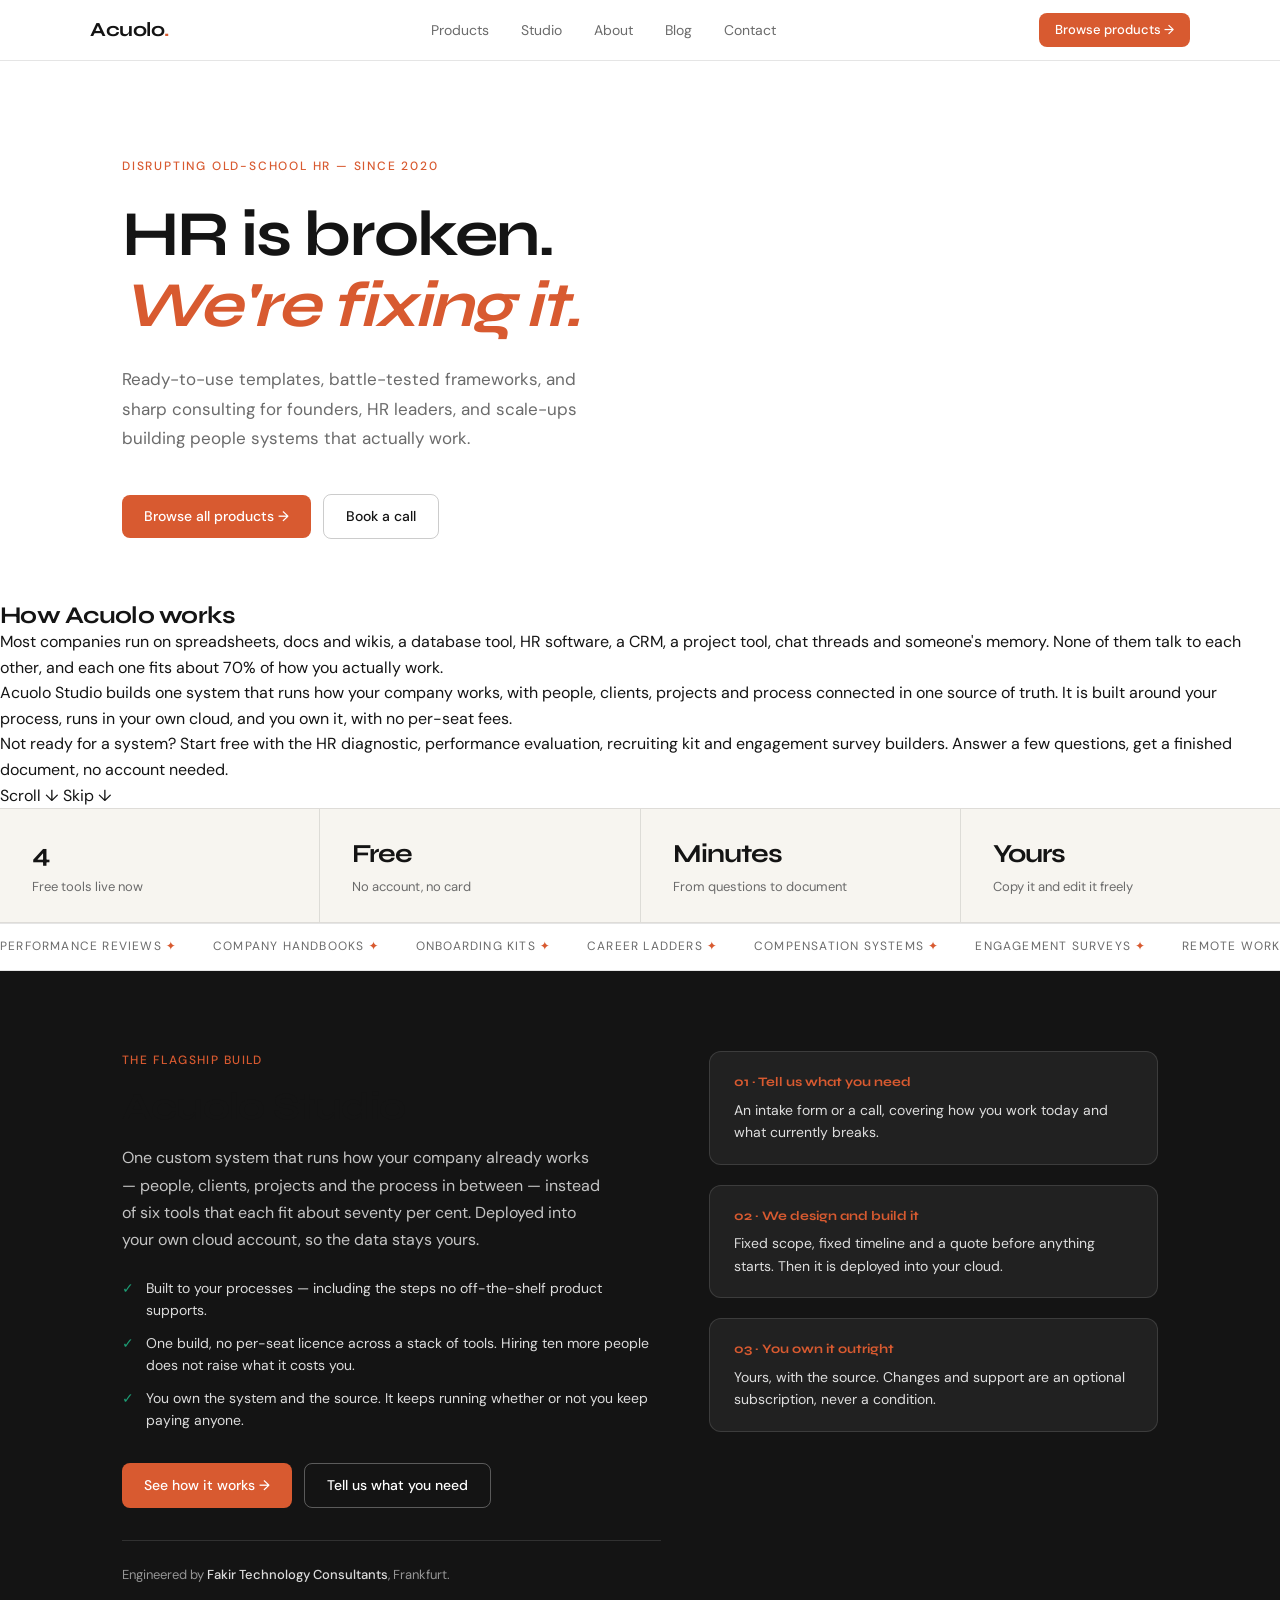
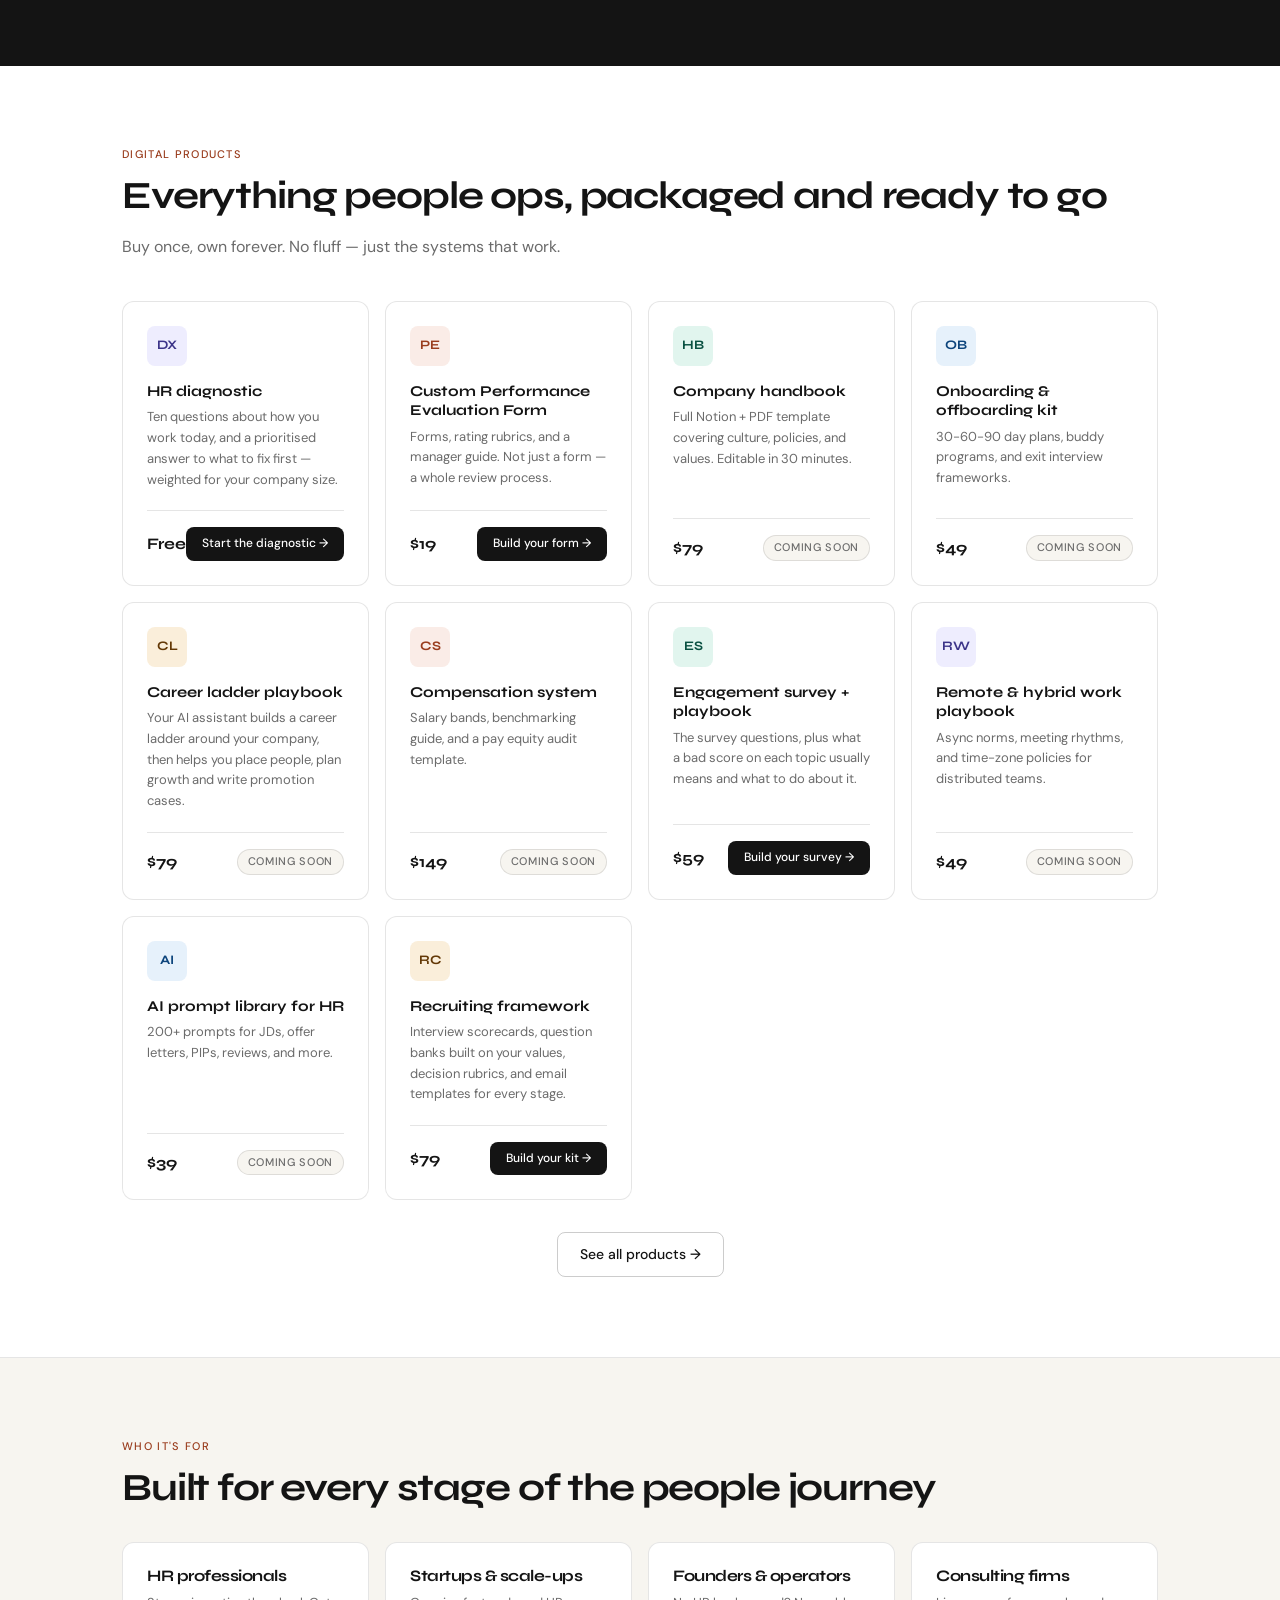
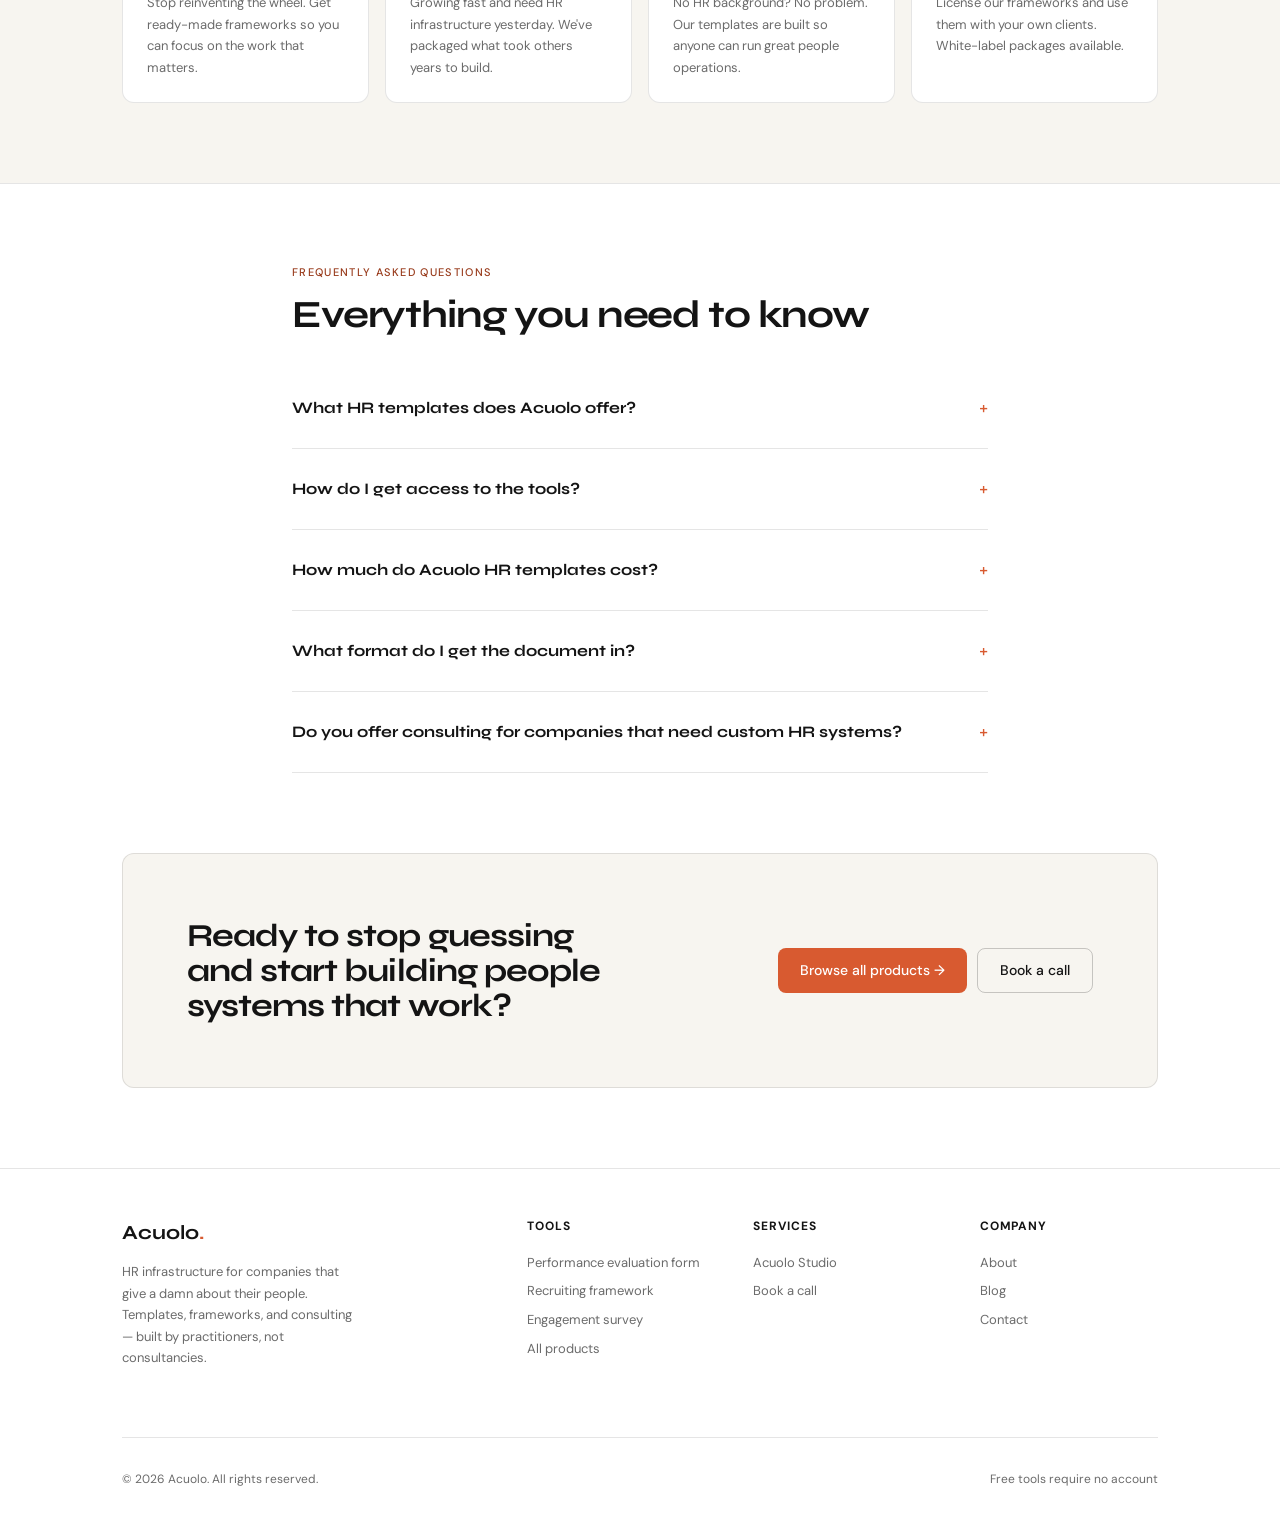
==== commit 59ed26c9: "Remove the career ladder tool from links, listings and the story Completes the previous commit, whic" ====
--- a/index.html
+++ b/index.html
@@ -80,18 +80,12 @@
         {
           "@type": "ListItem",
           "position": 3,
-          "name": "Career Ladder Framework",
-          "url": "https://peopleforge-ten.vercel.app/products/career-ladder"
+          "name": "Recruiting Framework",
+          "url": "https://peopleforge-ten.vercel.app/products/recruiting"
         },
         {
           "@type": "ListItem",
           "position": 4,
-          "name": "Recruiting Framework",
-          "url": "https://peopleforge-ten.vercel.app/products/recruiting"
-        },
-        {
-          "@type": "ListItem",
-          "position": 5,
           "name": "Engagement Survey + Playbook",
           "url": "https://peopleforge-ten.vercel.app/products/engagement-survey"
         },
@@ -111,7 +105,7 @@
           "name": "What HR templates does Acuolo offer?",
           "acceptedAnswer": {
             "@type": "Answer",
-            "text": "Acuolo has five tools live right now, all free to use with no account: an HR diagnostic that tells you what to fix first, a custom performance evaluation form builder, a career ladder framework builder, a recruiting framework builder and an engagement survey builder. Each generates a finished document from your answers, which you can copy and edit. Alongside them, Acuolo Studio builds a custom company operating system around how your company works, quoted per project. More products are in development."
+            "text": "Acuolo has four tools live right now, all free to use with no account: an HR diagnostic that tells you what to fix first, a custom performance evaluation form builder, a recruiting framework builder and an engagement survey builder. Each generates a finished document from your answers, which you can copy and edit. Alongside them, Acuolo Studio builds a custom company operating system around how your company works, quoted per project. More products are in development."
           }
         },
         {
@@ -119,7 +113,7 @@
           "name": "How do I get access to the tools?",
           "acceptedAnswer": {
             "@type": "Answer",
-            "text": "The six live tools are free and need no account or payment — open one, answer the questions, copy the document it produces. For Acuolo Studio, our custom build service, you either book a discovery call or fill in the intake form and we come back with a scope and a quote."
+            "text": "The four live tools are free and need no account or payment — open one, answer the questions, copy the document it produces. For Acuolo Studio, our custom build service, you fill in a short intake form, we arrange a free discovery call, and then come back with a scope and a quote."
           }
         },
         {
@@ -203,7 +197,7 @@
       <h2 id="story-heading">How Acuolo works</h2>
       <p>Most companies run on spreadsheets, docs and wikis, a database tool, HR software, a CRM, a project tool, chat threads and someone's memory. None of them talk to each other, and each one fits about 70% of how you actually work.</p>
       <p>Acuolo Studio builds one system that runs how your company works, with people, clients, projects and process connected in one source of truth. It is built around your process, runs in your own cloud, and you own it, with no per-seat fees.</p>
-      <p>Not ready for a system? Start free with the HR diagnostic, performance evaluation, career ladder, recruiting kit and engagement survey builders. Answer a few questions, get a finished document, no account needed.</p>
+      <p>Not ready for a system? Start free with the HR diagnostic, performance evaluation, recruiting kit and engagement survey builders. Answer a few questions, get a finished document, no account needed.</p>
     </div>
     <div class="story-pin">
       <div data-story-stage aria-hidden="true"></div>
@@ -216,7 +210,7 @@
   </section>
 
   <div class="stats-bar" id="after-story" role="region" aria-label="Company statistics">
-    <div class="stat-item"><div class="stat-num">5</div><div class="stat-label">Free tools live now</div></div>
+    <div class="stat-item"><div class="stat-num">4</div><div class="stat-label">Free tools live now</div></div>
     <div class="stat-item"><div class="stat-num">Free</div><div class="stat-label">No account, no card</div></div>
     <div class="stat-item"><div class="stat-num">Minutes</div><div class="stat-label">From questions to document</div></div>
     <div class="stat-item"><div class="stat-num">Yours</div><div class="stat-label">Copy it and edit it freely</div></div>
@@ -304,12 +298,12 @@
           <div class="product-desc">30-60-90 day plans, buddy programs, and exit interview frameworks.</div>
           <div class="product-footer"><span class="product-price">$49</span><span class="badge badge-gray">Coming soon</span></div>
         </div>
-        <a class="product-card" href="/products/career-ladder">
+        <div class="product-card is-soon">
           <div class="product-icon icon-a">CL</div>
-          <div class="product-name">Career ladder framework</div>
-          <div class="product-desc">Level definitions, competencies, and promotion criteria for any team size.</div>
-          <div class="product-footer"><span class="product-price">$99</span><span class="product-add">Build your ladder →</span></div>
-        </a>
+          <div class="product-name">Career ladder playbook</div>
+          <div class="product-desc">Your AI assistant builds a career ladder around your company, then helps you place people, plan growth and write promotion cases.</div>
+          <div class="product-footer"><span class="product-price">$79</span><span class="badge badge-gray">Coming soon</span></div>
+        </div>
         <div class="product-card is-soon">
           <div class="product-icon icon-c">CS</div>
           <div class="product-name">Compensation system</div>
@@ -376,7 +370,7 @@
             <span class="faq-toggle">+</span>
           </div>
           <div class="faq-answer" itemprop="acceptedAnswer" itemscope itemtype="https://schema.org/Answer">
-            <p itemprop="text">Acuolo has five tools live right now, all free to use with no account: an HR diagnostic that tells you what to fix first, a custom performance evaluation form builder, a career ladder framework builder, a recruiting framework builder and an engagement survey builder. Each generates a finished document from your answers, which you can copy and edit. Alongside them, Acuolo Studio builds a custom company operating system around how your company works, quoted per project. More products are in development.</p>
+            <p itemprop="text">Acuolo has four tools live right now, all free to use with no account: an HR diagnostic that tells you what to fix first, a custom performance evaluation form builder, a recruiting framework builder and an engagement survey builder. Each generates a finished document from your answers, which you can copy and edit. Alongside them, Acuolo Studio builds a custom company operating system around how your company works, quoted per project. More products are in development.</p>
           </div>
         </div>
         <div class="faq-item" itemscope itemprop="mainEntity" itemtype="https://schema.org/Question">
@@ -385,7 +379,7 @@
             <span class="faq-toggle">+</span>
           </div>
           <div class="faq-answer" itemprop="acceptedAnswer" itemscope itemtype="https://schema.org/Answer">
-            <p itemprop="text">The six live tools are free and need no account or payment — open one, answer the questions, copy the document it produces. For Acuolo Studio, our custom build service, you either book a discovery call or fill in the intake form and we come back with a scope and a quote.</p>
+            <p itemprop="text">The four live tools are free and need no account or payment — open one, answer the questions, copy the document it produces. For Acuolo Studio, our custom build service, you fill in a short intake form, we arrange a free discovery call, and then come back with a scope and a quote.</p>
           </div>
         </div>
         <div class="faq-item" itemscope itemprop="mainEntity" itemtype="https://schema.org/Question">
@@ -444,7 +438,6 @@
         <div class="footer-col-title">Tools</div>
         <div class="footer-links">
           <a href="/products/360-feedback">Performance evaluation form</a>
-          <a href="/products/career-ladder">Career ladder framework</a>
           <a href="/products/recruiting">Recruiting framework</a>
           <a href="/products/engagement-survey">Engagement survey</a>
           <a href="/shop">All products</a>
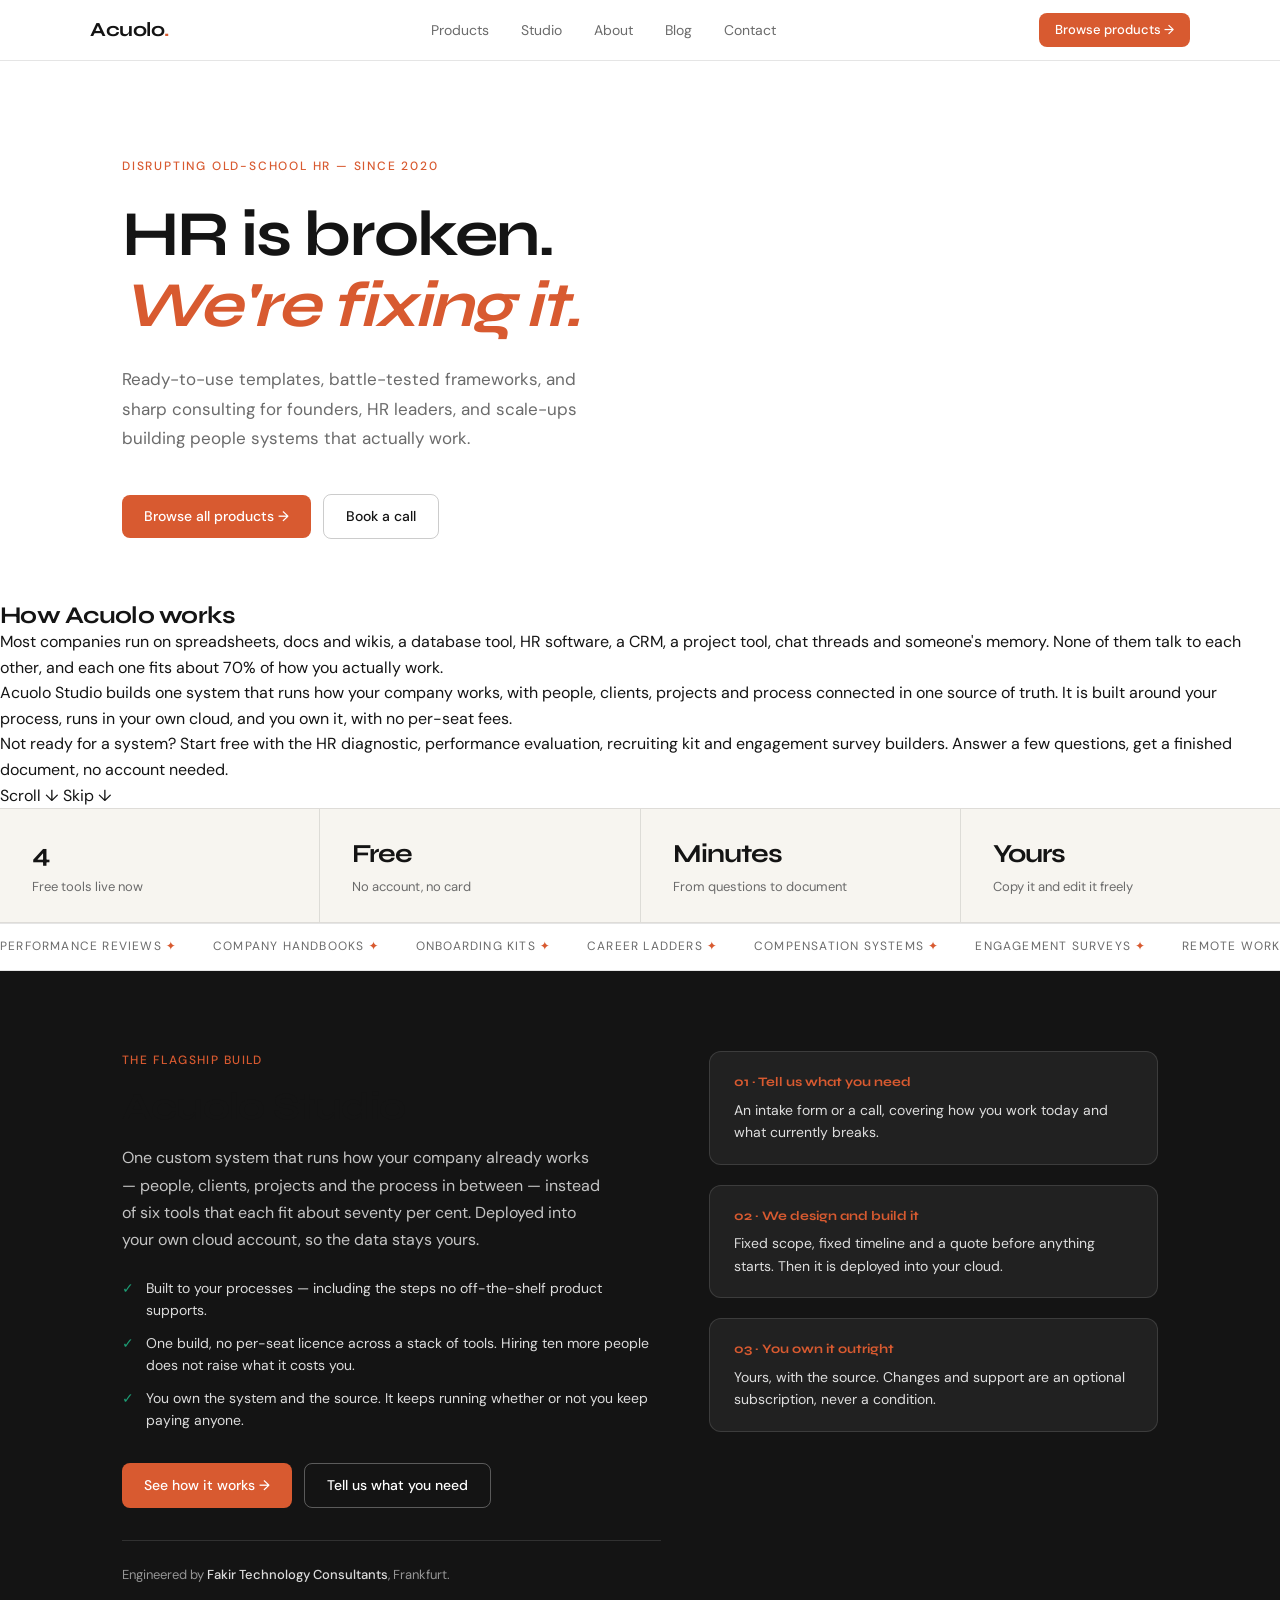
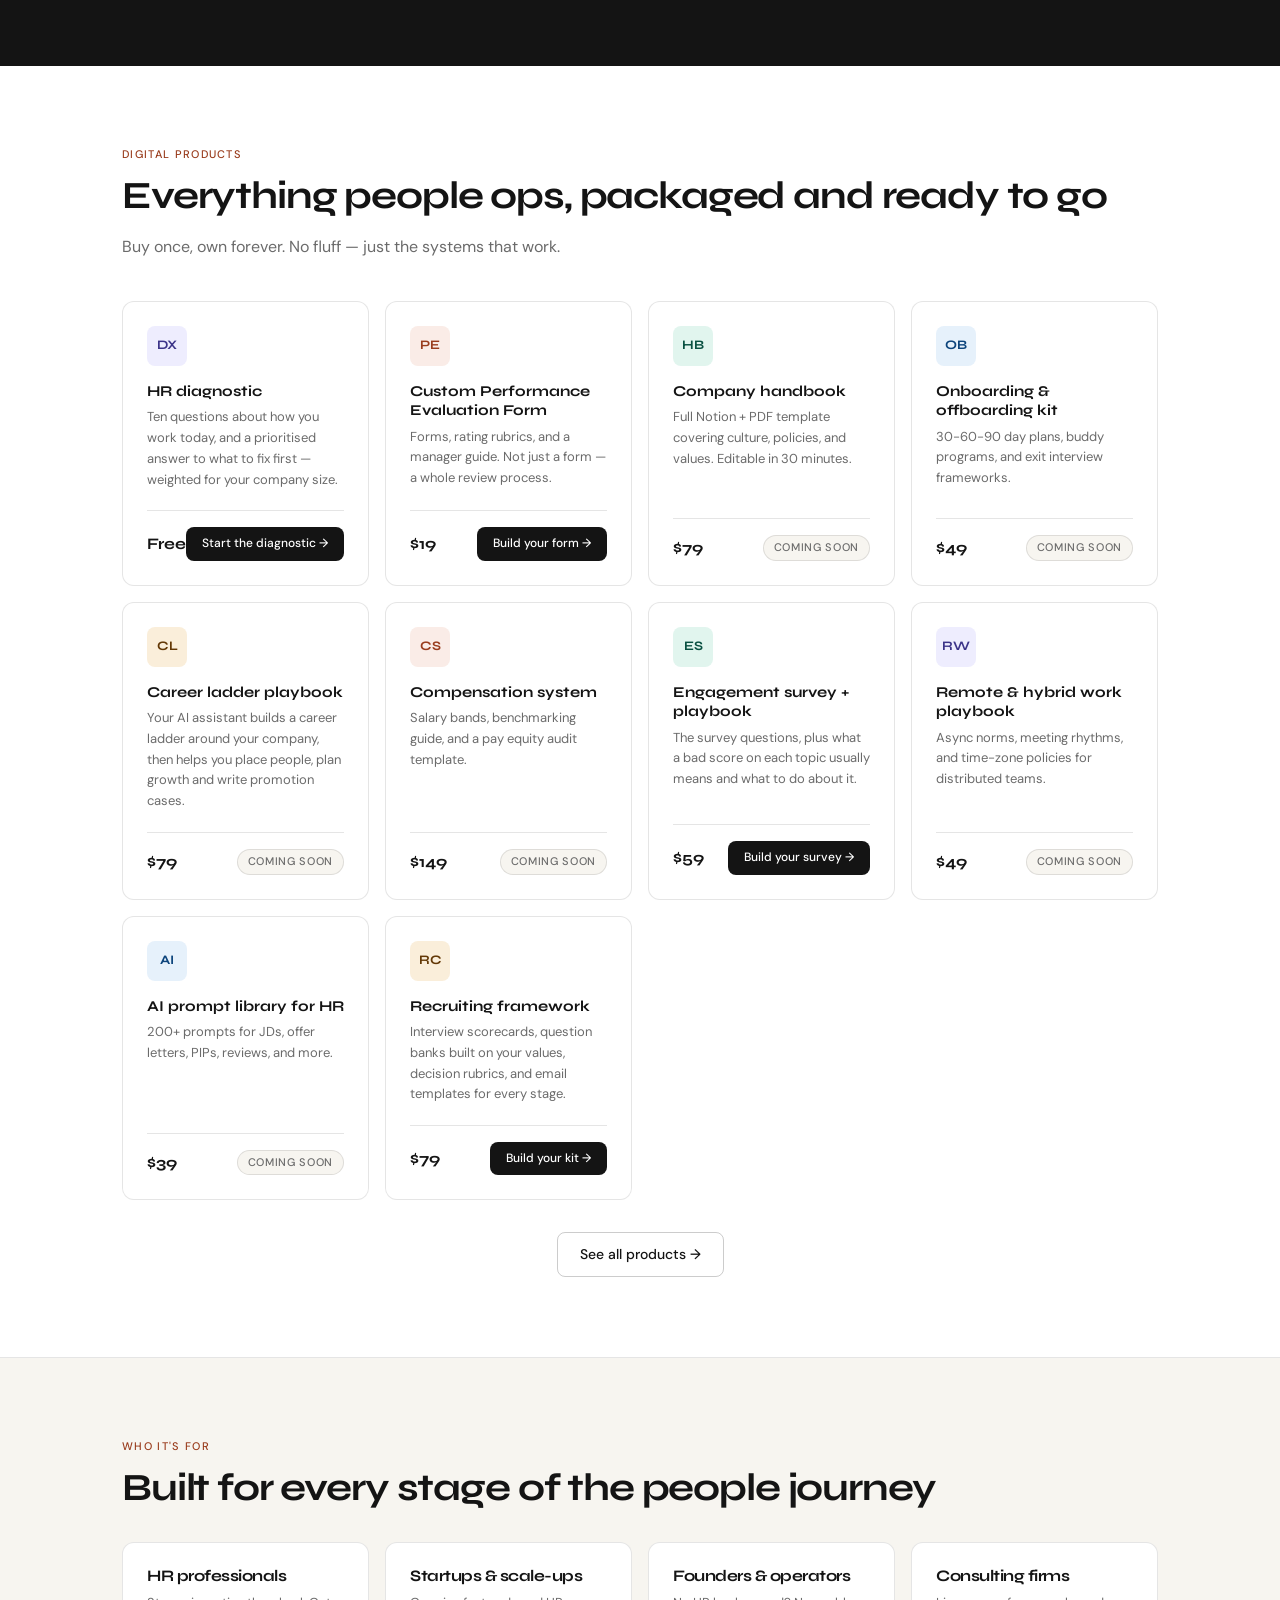
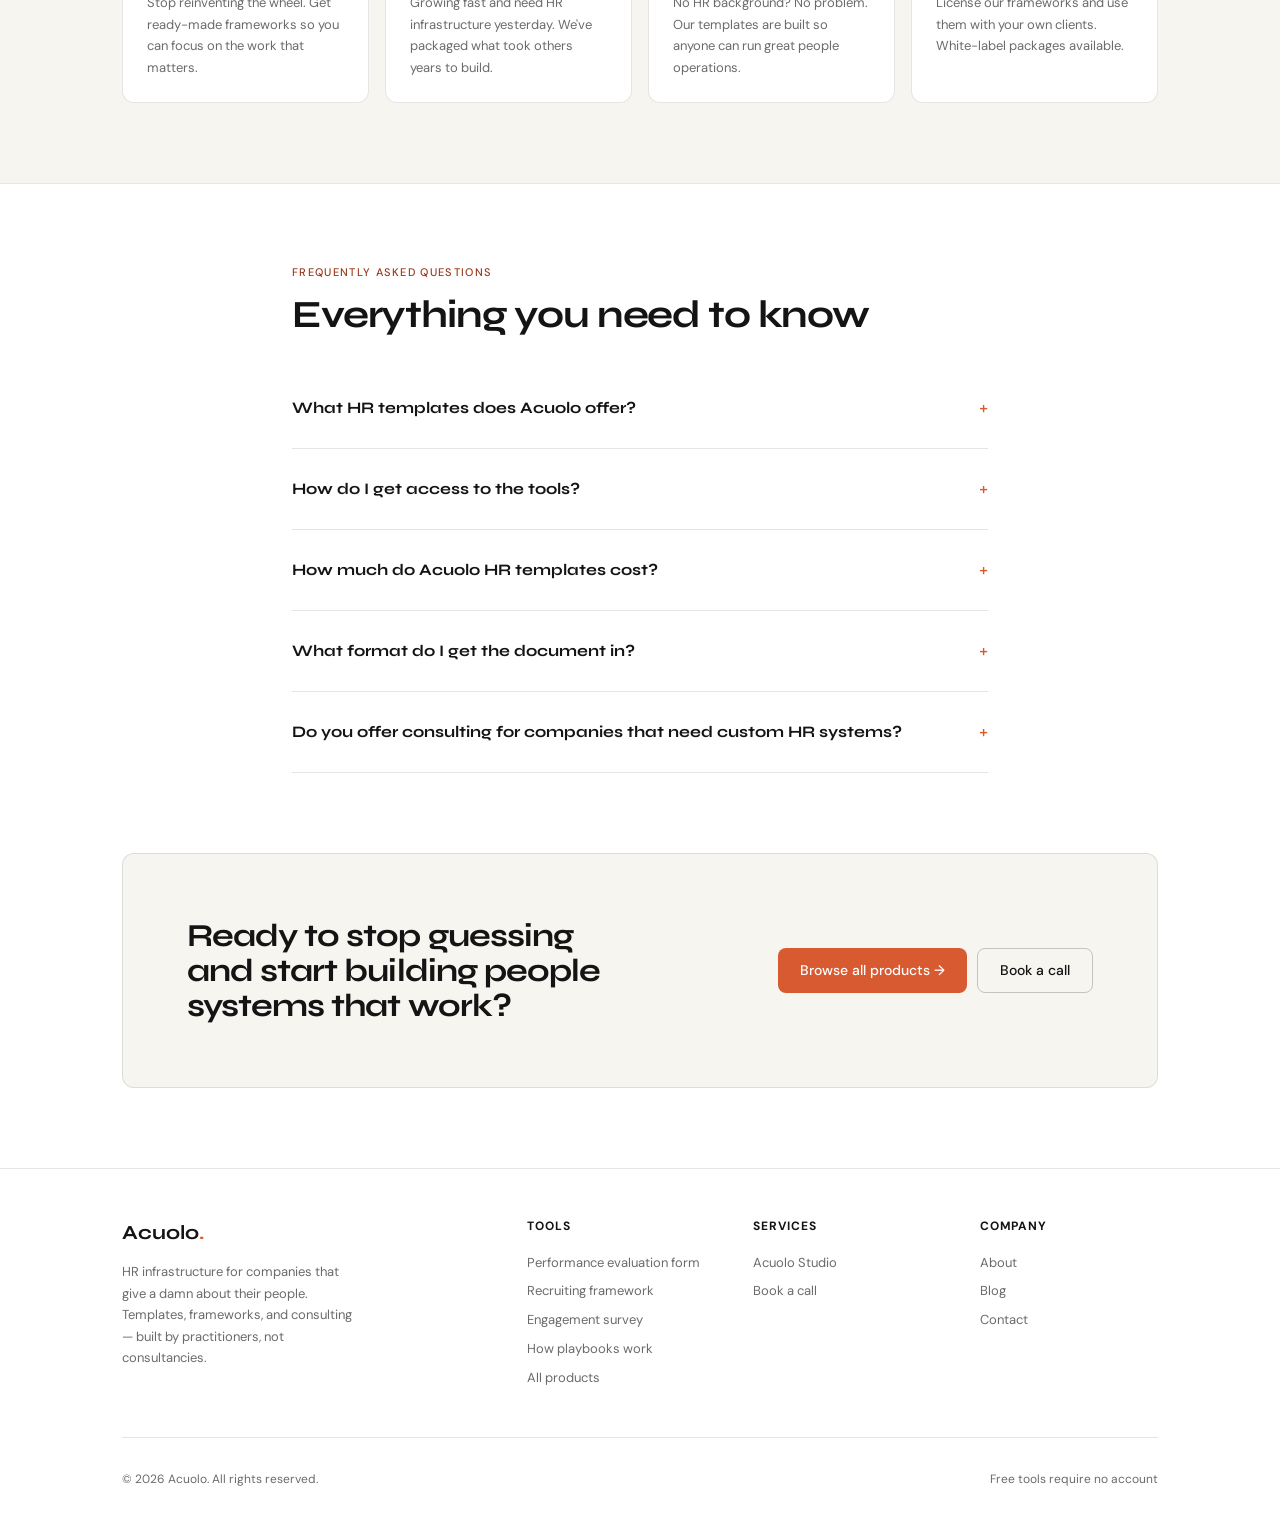
==== commit 0246e906: "Add a guide to running the playbooks in ChatGPT or Claude /how-playbooks-work explains what a playbo" ====
--- a/index.html
+++ b/index.html
@@ -440,6 +440,7 @@
           <a href="/products/360-feedback">Performance evaluation form</a>
           <a href="/products/recruiting">Recruiting framework</a>
           <a href="/products/engagement-survey">Engagement survey</a>
+          <a href="/how-playbooks-work">How playbooks work</a>
           <a href="/shop">All products</a>
         </div>
       </div>
